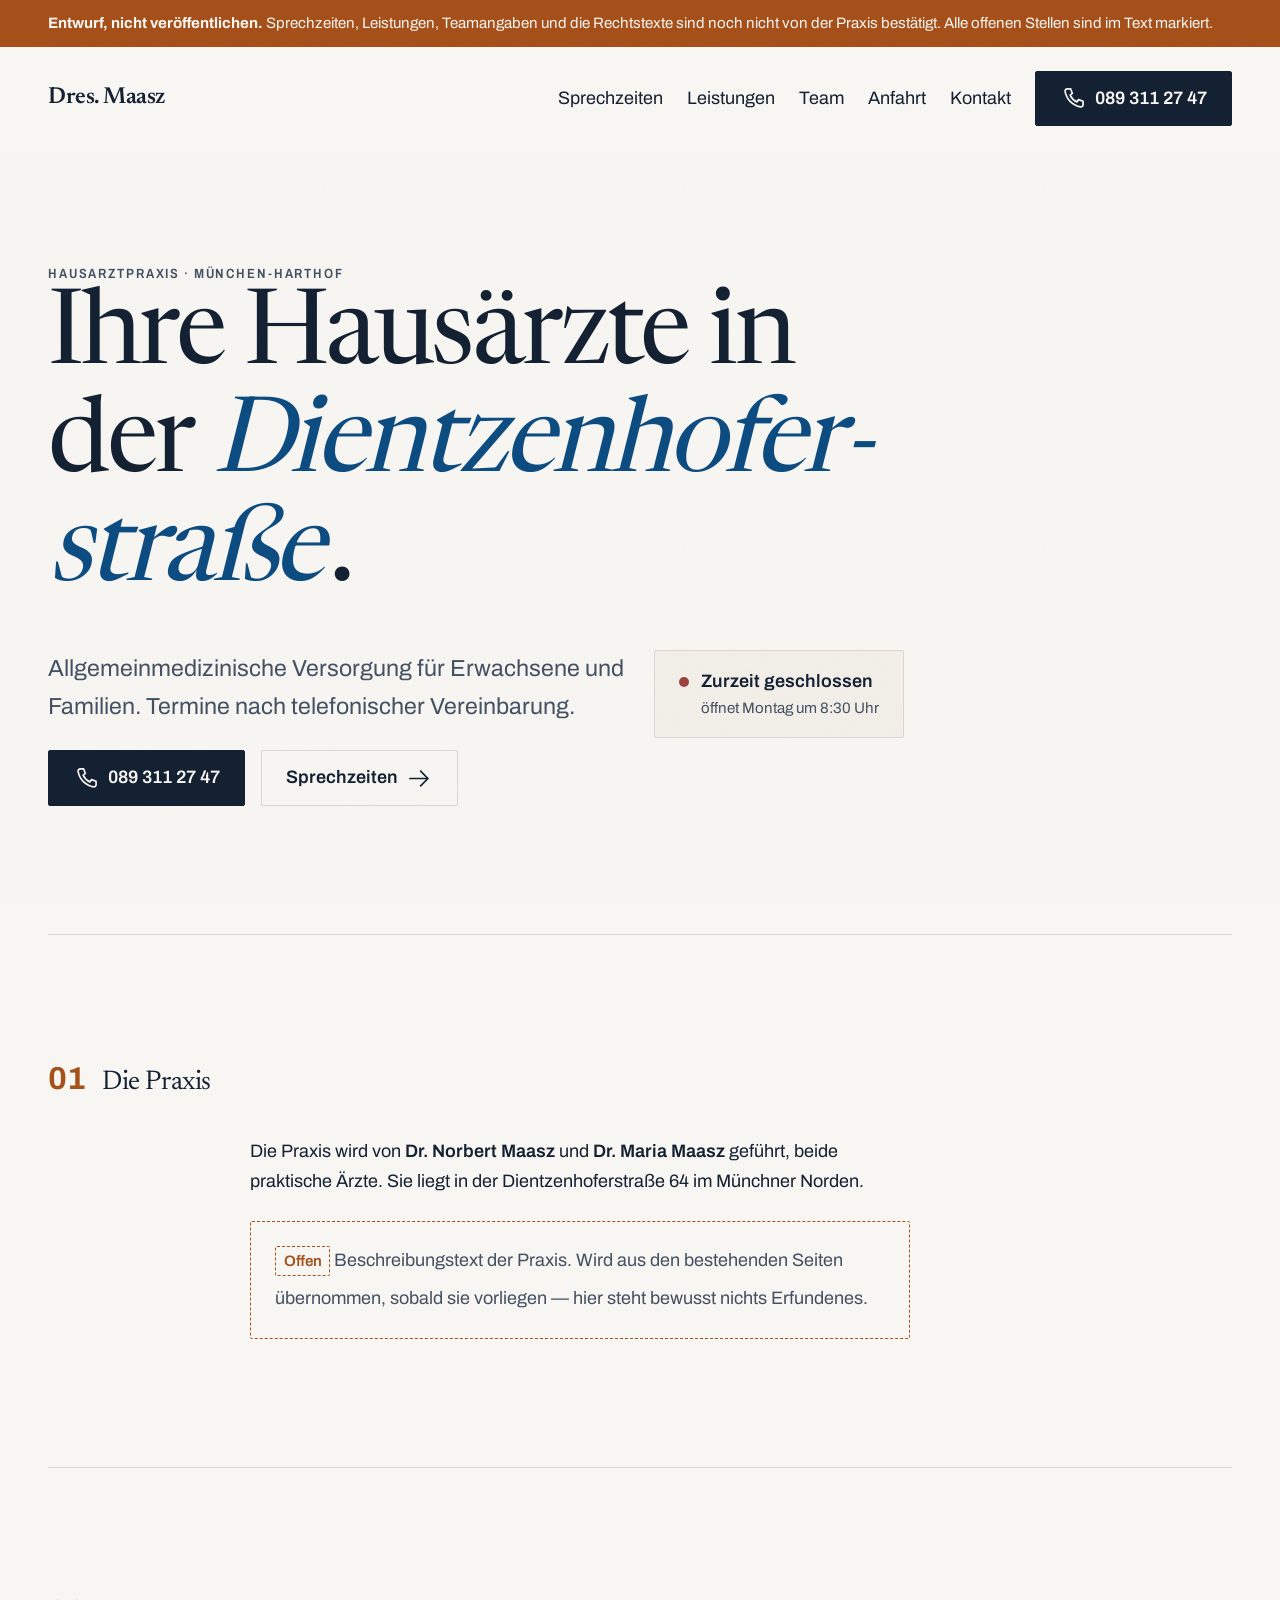
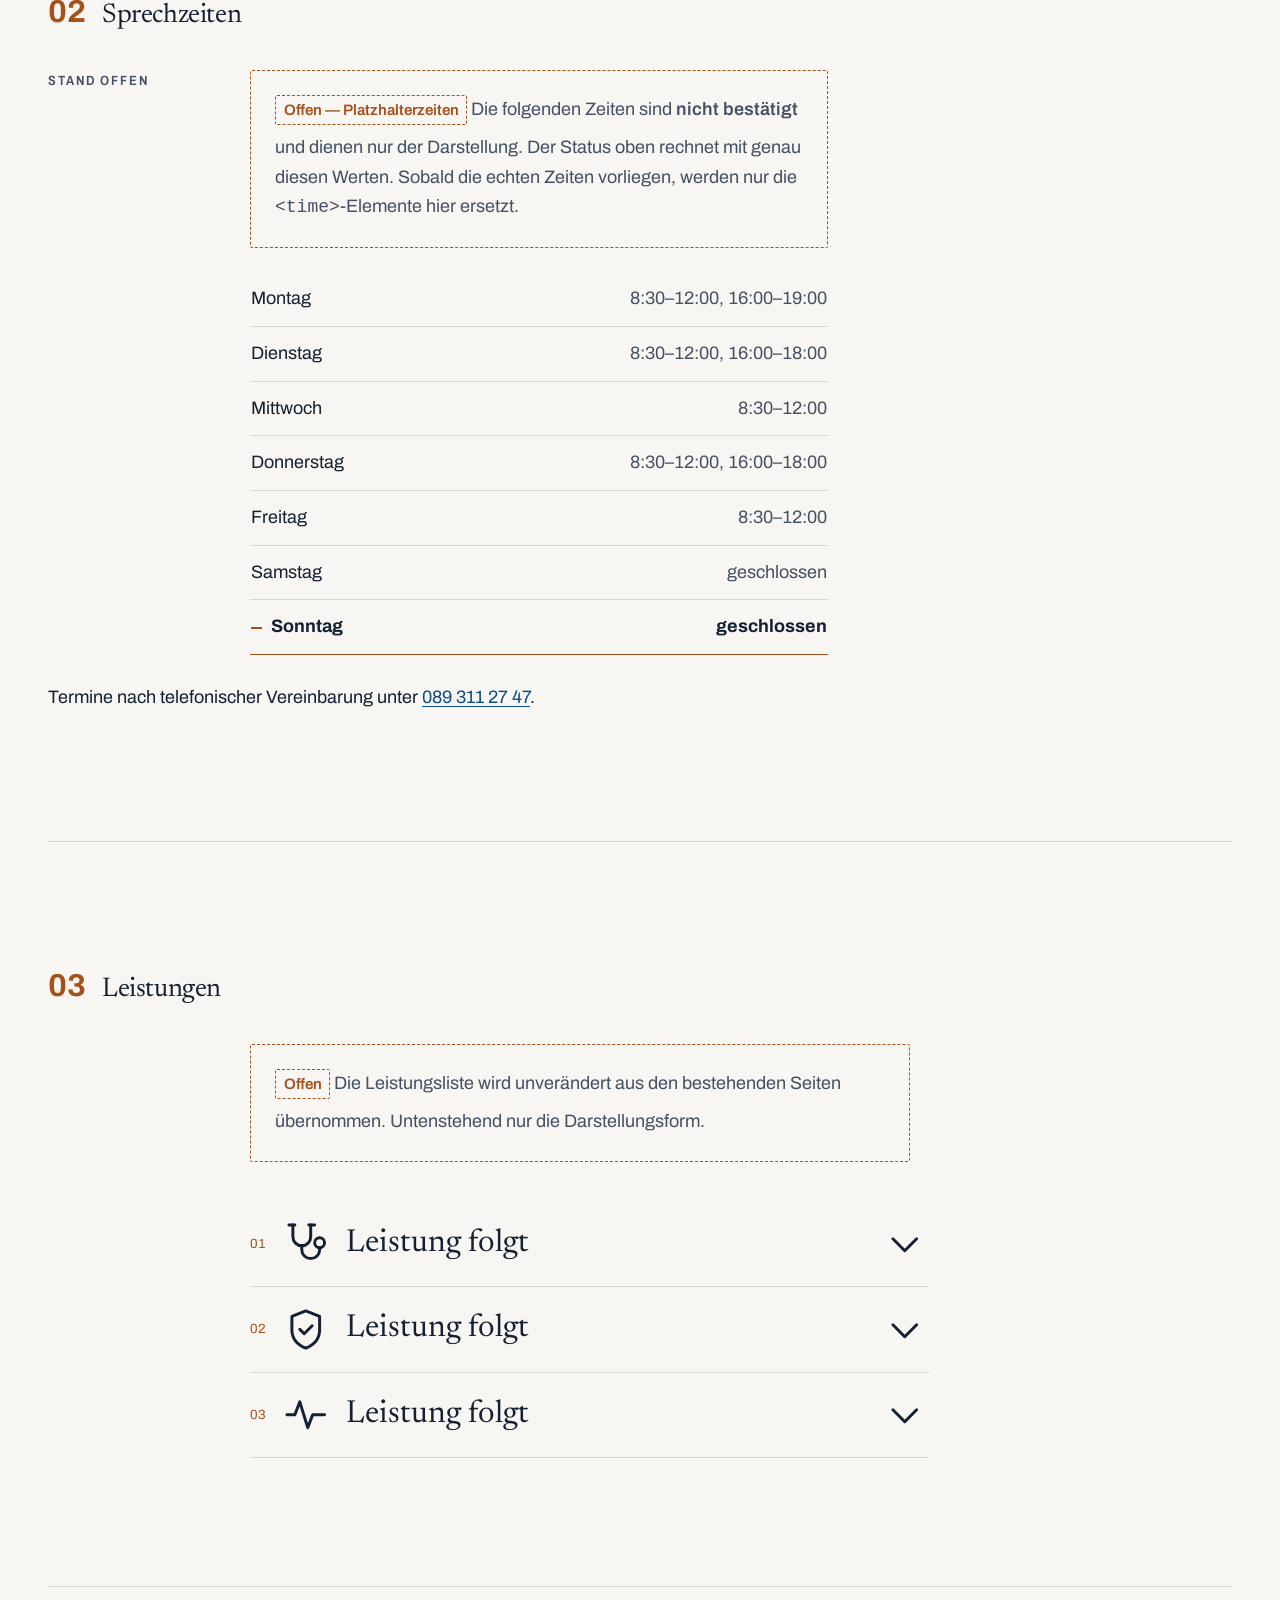
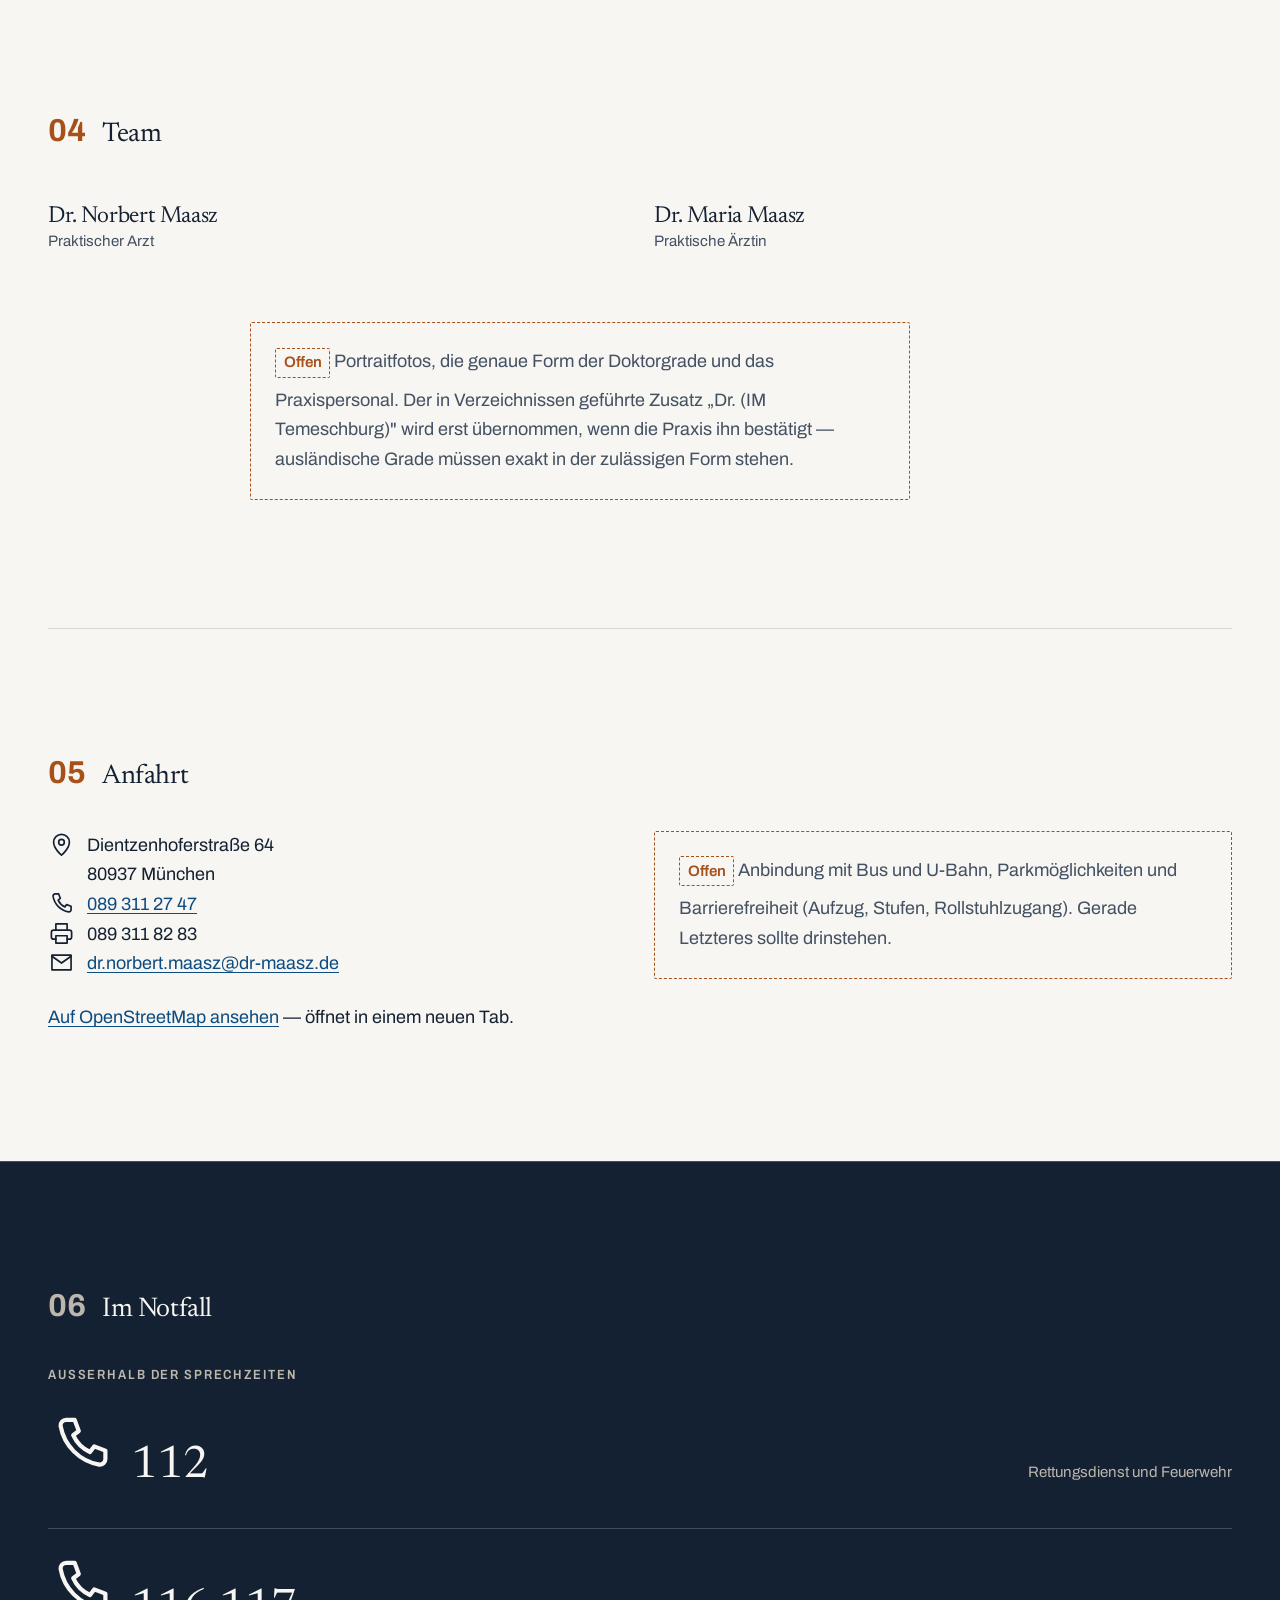
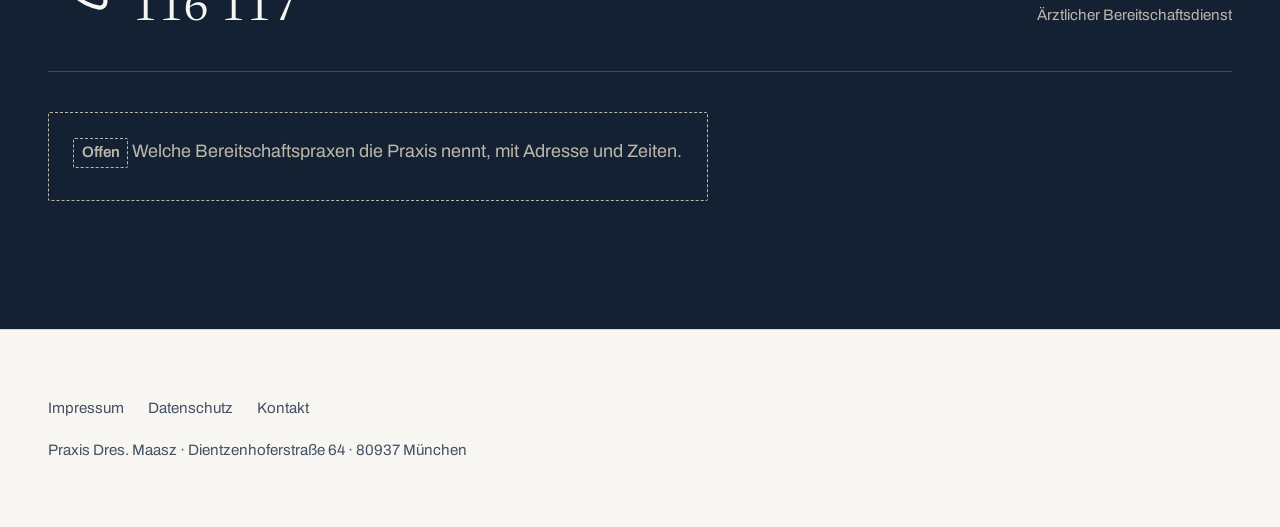
==== index.html @ 2ae5531a "Alle vier Seiten gebaut; Reveals auf sichtbar-als-Standard umgestellt Startseite, Formular, Impressu" ====
<!doctype html>
<html lang="de">
<head>
<meta charset="utf-8">
<meta name="viewport" content="width=device-width, initial-scale=1">
<title>Praxis Dres. Maasz — Hausarztpraxis in München-Harthof</title>
<meta name="description" content="Hausärztliche Praxis von Dr. Norbert Maasz und Dr. Maria Maasz in der Dientzenhoferstraße 64, München. Telefon 089 311 27 47.">
<meta name="robots" content="noindex, nofollow">
<link rel="icon" href="assets/icons/favicon.svg" type="image/svg+xml">
<link rel="preload" href="assets/fonts/newsreader-var.woff2" as="font" type="font/woff2" crossorigin>
<link rel="stylesheet" href="assets/css/tokens.css">
<link rel="stylesheet" href="assets/css/site.css">
<script src="assets/js/site.js" defer></script>

<meta property="og:type" content="website">
<meta property="og:locale" content="de_DE">
<meta property="og:title" content="Praxis Dres. Maasz — Hausarztpraxis in München-Harthof">
<meta property="og:description" content="Hausärztliche Praxis in der Dientzenhoferstraße 64, München.">

<!-- Strukturierte Daten bewusst ohne openingHours: falsche Zeiten in
     Suchergebnissen wären schlimmer als gar keine. Ergänzen, sobald die
     Sprechzeiten bestätigt sind. -->
<script type="application/ld+json">
{
  "@context": "https://schema.org",
  "@type": "MedicalClinic",
  "name": "Praxis Dres. Maasz",
  "medicalSpecialty": "PrimaryCare",
  "address": {
    "@type": "PostalAddress",
    "streetAddress": "Dientzenhoferstraße 64",
    "postalCode": "80937",
    "addressLocality": "München",
    "addressCountry": "DE"
  },
  "telephone": "+49-89-3112747",
  "faxNumber": "+49-89-3118283",
  "email": "dr.norbert.maasz@dr-maasz.de"
}
</script>
</head>
<body>

<a class="skip-link" href="#main">Zum Inhalt springen</a>
<div class="grain" aria-hidden="true"></div>

<!-- icons:start -->
<svg xmlns="http://www.w3.org/2000/svg" style="display:none">

  <symbol id="i-phone" viewBox="0 0 24 24">
    <path d="M6.5 3.5h3L11 7.5 9 9a12 12 0 0 0 6 6l1.5-2 4 1.5v3a2 2 0 0 1-2.2 2A17 17 0 0 1 4.5 5.7 2 2 0 0 1 6.5 3.5Z"/>
  </symbol>

  <symbol id="i-fax" viewBox="0 0 24 24">
    <path d="M7 9V3.5h10V9"/>
    <path d="M7 17H5a2 2 0 0 1-2-2v-4a2 2 0 0 1 2-2h14a2 2 0 0 1 2 2v4a2 2 0 0 1-2 2h-2"/>
    <path d="M7 14h10v6.5H7z"/>
  </symbol>

  <symbol id="i-mail" viewBox="0 0 24 24">
    <path d="M3.5 5.5h17v13h-17z"/>
    <path d="m3.5 6.5 8.5 6 8.5-6"/>
  </symbol>

  <symbol id="i-pin" viewBox="0 0 24 24">
    <path d="M12 21.5s7-5.8 7-11.5a7 7 0 1 0-14 0c0 5.7 7 11.5 7 11.5Z"/>
    <circle cx="12" cy="10" r="2.5"/>
  </symbol>

  <symbol id="i-clock" viewBox="0 0 24 24">
    <circle cx="12" cy="12" r="8.5"/>
    <path d="M12 6.5V12l3.5 2"/>
  </symbol>

  <symbol id="i-tram" viewBox="0 0 24 24">
    <path d="M6.5 3.5h11a2 2 0 0 1 2 2v9a2 2 0 0 1-2 2h-11a2 2 0 0 1-2-2v-9a2 2 0 0 1 2-2Z"/>
    <path d="M4.5 9.5h15M12 3.5v-2M8 20.5l1.5-4M16 20.5l-1.5-4"/>
    <path d="M9 13h.01M15 13h.01"/>
  </symbol>

  <symbol id="i-stethoscope" viewBox="0 0 24 24">
    <path d="M5.5 2.5v6a4.5 4.5 0 0 0 9 0v-6"/>
    <path d="M3.5 2.5h3M13.5 2.5h3"/>
    <path d="M10 13v2a4.5 4.5 0 0 0 9 0v-1"/>
    <circle cx="19" cy="11.5" r="2.5"/>
  </symbol>

  <symbol id="i-pulse" viewBox="0 0 24 24">
    <path d="M2.5 12h4l2.5-6.5 4 13L15.5 12h6"/>
  </symbol>

  <symbol id="i-shield" viewBox="0 0 24 24">
    <path d="m12 2.5 7 2.8V12c0 4.6-3 7.7-7 9.3-4-1.6-7-4.7-7-9.3V5.3l7-2.8Z"/>
    <path d="m9 11.8 2.2 2.2L15.2 10"/>
  </symbol>

  <symbol id="i-document" viewBox="0 0 24 24">
    <path d="M6 2.5h7l5 5v14H6z"/>
    <path d="M13 2.5v5h5"/>
    <path d="M9 13h6M9 16.5h6"/>
  </symbol>

  <symbol id="i-syringe" viewBox="0 0 24 24">
    <path d="m14.5 3.5 6 6M17.5 6.5 9 15l-3.5.5.5-3.5 8.5-8.5"/>
    <path d="m5.5 15.5-3 3M12 7l3 3M9.5 9.5l3 3"/>
  </symbol>

  <symbol id="i-chevron" viewBox="0 0 24 24">
    <path d="m6 9.5 6 6 6-6"/>
  </symbol>

  <symbol id="i-arrow" viewBox="0 0 24 24">
    <path d="M3.5 12h16M13 5.5l6.5 6.5-6.5 6.5"/>
  </symbol>

</svg>
<!-- icons:end -->

<div class="draft">
  <div class="shell draft__inner">
    <strong>Entwurf, nicht veröffentlichen.</strong> Sprechzeiten, Leistungen,
    Teamangaben und die Rechtstexte sind noch nicht von der Praxis bestätigt.
    Alle offenen Stellen sind im Text markiert.
  </div>
</div>

<header class="header">
  <div class="shell header__inner">
    <a class="header__mark" href="index.html">Dres.&nbsp;Maasz</a>
    <nav class="header__nav" aria-label="Hauptnavigation">
      <a class="link" href="#sprechzeiten">Sprechzeiten</a>
      <a class="link" href="#leistungen">Leistungen</a>
      <a class="link" href="#team">Team</a>
      <a class="link" href="#anfahrt">Anfahrt</a>
      <a class="link" href="formular.html">Kontakt</a>
      <a class="btn" href="tel:+49893112747">
        <svg class="icon" aria-hidden="true"><use href="#i-phone"></use></svg>089 311 27 47</a>
    </nav>
  </div>
</header>

<main id="main">
<div class="shell">

  <section class="hero">
    <p class="label reveal">Hausarztpraxis · München-Harthof</p>
    <h1 class="hero__title reveal">Ihre Hausärzte in der <em>Dientzenhofer&shy;straße</em>.</h1>
    <div class="grid" style="margin-top:var(--space-l)">
      <div class="col-half reveal">
        <p class="lead">Allgemeinmedizinische Versorgung für Erwachsene und Familien.
          Termine nach telefonischer Vereinbarung.</p>
        <p style="display:flex;gap:var(--space-s);flex-wrap:wrap;margin-top:var(--space-m)">
          <a class="btn" href="tel:+49893112747">
            <svg class="icon" aria-hidden="true"><use href="#i-phone"></use></svg>089 311 27 47</a>
          <a class="btn btn--ghost" href="#sprechzeiten">Sprechzeiten
            <svg class="icon" aria-hidden="true"><use href="#i-arrow"></use></svg></a>
        </p>
      </div>
      <div class="col-half reveal">
        <p class="status" data-status data-state="closed">
          <span class="status__dot" aria-hidden="true"></span>
          <span>
            <span class="status__label" data-status-label>Sprechzeiten</span>
            <span class="status__detail" data-status-detail>siehe unten</span>
          </span>
        </p>
      </div>
    </div>
  </section>

  <section class="section" id="praxis">
    <div class="chapter"><span class="chapter__num">01</span><h2>Die Praxis</h2></div>
    <div class="grid">
      <div class="col-text prose reveal">
        <p>Die Praxis wird von <strong>Dr. Norbert Maasz</strong> und
        <strong>Dr. Maria Maasz</strong> geführt, beide praktische Ärzte.
        Sie liegt in der Dientzenhoferstraße 64 im Münchner Norden.</p>
        <p class="todo-block" style="margin-top:var(--space-m)">
          <span class="todo">Offen</span>
          Beschreibungstext der Praxis. Wird aus den bestehenden Seiten
          übernommen, sobald sie vorliegen — hier steht bewusst nichts
          Erfundenes.
        </p>
      </div>
    </div>
  </section>

  <section class="section" id="sprechzeiten">
    <div class="chapter"><span class="chapter__num">02</span><h2>Sprechzeiten</h2></div>
    <div class="grid">
      <div class="col-aside">
        <p class="label">Stand offen</p>
      </div>
      <div class="col-half reveal">
        <p class="todo-block">
          <span class="todo">Offen — Platzhalterzeiten</span>
          Die folgenden Zeiten sind <strong>nicht bestätigt</strong> und dienen
          nur der Darstellung. Der Status oben rechnet mit genau diesen Werten.
          Sobald die echten Zeiten vorliegen, werden nur die
          <code>&lt;time&gt;</code>-Elemente hier ersetzt.
        </p>
        <table class="hours" data-hours style="margin-top:var(--space-m)">
          <caption class="visually-hidden">Sprechzeiten (Platzhalter, unbestätigt)</caption>
          <tbody>
            <tr data-day="1"><th scope="row">Montag</th><td><time datetime="08:30">8:30</time>–<time datetime="12:00">12:00</time>, <time datetime="16:00">16:00</time>–<time datetime="19:00">19:00</time></td></tr>
            <tr data-day="2"><th scope="row">Dienstag</th><td><time datetime="08:30">8:30</time>–<time datetime="12:00">12:00</time>, <time datetime="16:00">16:00</time>–<time datetime="18:00">18:00</time></td></tr>
            <tr data-day="3"><th scope="row">Mittwoch</th><td><time datetime="08:30">8:30</time>–<time datetime="12:00">12:00</time></td></tr>
            <tr data-day="4"><th scope="row">Donnerstag</th><td><time datetime="08:30">8:30</time>–<time datetime="12:00">12:00</time>, <time datetime="16:00">16:00</time>–<time datetime="18:00">18:00</time></td></tr>
            <tr data-day="5"><th scope="row">Freitag</th><td><time datetime="08:30">8:30</time>–<time datetime="12:00">12:00</time></td></tr>
            <tr data-day="6"><th scope="row">Samstag</th><td>geschlossen</td></tr>
            <tr data-day="0"><th scope="row">Sonntag</th><td>geschlossen</td></tr>
          </tbody>
        </table>
      </div>
      <div class="col-half reveal">
        <p class="prose">Termine nach telefonischer Vereinbarung unter
          <a href="tel:+49893112747">089 311 27 47</a>.</p>
      </div>
    </div>
  </section>

  <section class="section" id="leistungen">
    <div class="chapter"><span class="chapter__num">03</span><h2>Leistungen</h2></div>
    <div class="grid">
      <div class="col-text">
        <p class="todo-block reveal" style="margin-bottom:var(--space-l)">
          <span class="todo">Offen</span>
          Die Leistungsliste wird unverändert aus den bestehenden Seiten
          übernommen. Untenstehend nur die Darstellungsform.
        </p>
        <details class="service">
          <summary class="service__summary">
            <span class="service__num">01</span>
            <svg class="icon" aria-hidden="true"><use href="#i-stethoscope"></use></svg>
            Leistung folgt
            <svg class="icon service__chevron" aria-hidden="true"><use href="#i-chevron"></use></svg>
          </summary>
          <div class="service__body"><p>Beschreibung folgt aus den Praxisunterlagen.</p></div>
        </details>
        <details class="service">
          <summary class="service__summary">
            <span class="service__num">02</span>
            <svg class="icon" aria-hidden="true"><use href="#i-shield"></use></svg>
            Leistung folgt
            <svg class="icon service__chevron" aria-hidden="true"><use href="#i-chevron"></use></svg>
          </summary>
          <div class="service__body"><p>Beschreibung folgt aus den Praxisunterlagen.</p></div>
        </details>
        <details class="service">
          <summary class="service__summary">
            <span class="service__num">03</span>
            <svg class="icon" aria-hidden="true"><use href="#i-pulse"></use></svg>
            Leistung folgt
            <svg class="icon service__chevron" aria-hidden="true"><use href="#i-chevron"></use></svg>
          </summary>
          <div class="service__body"><p>Beschreibung folgt aus den Praxisunterlagen.</p></div>
        </details>
      </div>
    </div>
  </section>

  <section class="section" id="team">
    <div class="chapter"><span class="chapter__num">04</span><h2>Team</h2></div>
    <div class="grid">
      <div class="col-half reveal">
        <article class="person">
          <h3 class="person__name">Dr. Norbert Maasz</h3>
          <p class="person__role">Praktischer Arzt</p>
        </article>
      </div>
      <div class="col-half reveal">
        <article class="person">
          <h3 class="person__name">Dr. Maria Maasz</h3>
          <p class="person__role">Praktische Ärztin</p>
        </article>
      </div>
      <div class="col-text" style="margin-top:var(--space-l)">
        <p class="todo-block">
          <span class="todo">Offen</span>
          Portraitfotos, die genaue Form der Doktorgrade und das
          Praxispersonal. Der in Verzeichnissen geführte Zusatz
          „Dr. (IM Temeschburg)" wird erst übernommen, wenn die Praxis ihn
          bestätigt — ausländische Grade müssen exakt in der zulässigen Form
          stehen.
        </p>
      </div>
    </div>
  </section>

  <section class="section" id="anfahrt">
    <div class="chapter"><span class="chapter__num">05</span><h2>Anfahrt</h2></div>
    <div class="grid">
      <div class="col-half reveal">
        <address class="prose" style="font-style:normal">
          <p style="display:flex;gap:var(--space-xs)">
            <svg class="icon" aria-hidden="true"><use href="#i-pin"></use></svg>
            <span>Dientzenhoferstraße 64<br>80937 München</span>
          </p>
          <p style="display:flex;gap:var(--space-xs)">
            <svg class="icon" aria-hidden="true"><use href="#i-phone"></use></svg>
            <a href="tel:+49893112747">089 311 27 47</a>
          </p>
          <p style="display:flex;gap:var(--space-xs)">
            <svg class="icon" aria-hidden="true"><use href="#i-fax"></use></svg>
            <span>089 311 82 83</span>
          </p>
          <p style="display:flex;gap:var(--space-xs)">
            <svg class="icon" aria-hidden="true"><use href="#i-mail"></use></svg>
            <a href="mailto:dr.norbert.maasz@dr-maasz.de">dr.norbert.maasz@dr-maasz.de</a>
          </p>
        </address>
        <p class="prose" style="margin-top:var(--space-m)">
          <!-- Bewusst nur ein Verweis: eine eingebettete Karte würde beim
               Seitenaufruf ungefragt Daten an Dritte senden. -->
          <a href="https://www.openstreetmap.org/search?query=Dientzenhoferstra%C3%9Fe%2064%2C%2080937%20M%C3%BCnchen"
             target="_blank" rel="noopener noreferrer">Auf OpenStreetMap ansehen</a>
          — öffnet in einem neuen Tab.
        </p>
      </div>
      <div class="col-half reveal">
        <p class="todo-block">
          <span class="todo">Offen</span>
          Anbindung mit Bus und U-Bahn, Parkmöglichkeiten und Barrierefreiheit
          (Aufzug, Stufen, Rollstuhlzugang). Gerade Letzteres sollte drinstehen.
        </p>
      </div>
    </div>
  </section>

</div>
</main>

<section class="section emergency">
  <div class="shell">
    <div class="chapter"><span class="chapter__num" style="color:var(--alert-fg-soft)">06</span><h2>Im Notfall</h2></div>
    <p class="label">Außerhalb der Sprechzeiten</p>
    <a class="emergency__number" href="tel:112">
      <svg class="icon" aria-hidden="true"><use href="#i-phone"></use></svg>112<span>Rettungsdienst und Feuerwehr</span></a>
    <a class="emergency__number" href="tel:116117">
      <svg class="icon" aria-hidden="true"><use href="#i-phone"></use></svg>116 117<span>Ärztlicher Bereitschaftsdienst</span></a>
    <p class="todo-block" style="margin-top:var(--space-l);color:var(--alert-fg-soft);border-color:var(--alert-fg-soft)">
      <span class="todo" style="color:var(--alert-fg-soft);border-color:var(--alert-fg-soft)">Offen</span>
      Welche Bereitschaftspraxen die Praxis nennt, mit Adresse und Zeiten.
    </p>
  </div>
</section>

<footer class="footer">
  <div class="shell">
    <nav aria-label="Rechtliches" style="display:flex;gap:var(--space-m);flex-wrap:wrap;margin-bottom:var(--space-s)">
      <a class="link" href="impressum.html">Impressum</a>
      <a class="link" href="datenschutz.html">Datenschutz</a>
      <a class="link" href="formular.html">Kontakt</a>
    </nav>
    <p>Praxis Dres. Maasz · Dientzenhoferstraße 64 · 80937 München</p>
  </div>
</footer>

<div class="callbar">
  <a class="btn" href="tel:+49893112747">
    <svg class="icon" aria-hidden="true"><use href="#i-phone"></use></svg>Praxis anrufen</a>
</div>

</body>
</html>
---- assets/css/tokens.css ----
/* ==========================================================================
   Designtokens — „Editorial Medical"
   Farbwerte in OKLCH. Geprueft mit tools/palette-check.py gegen WCAG 2.2 AA.
   ========================================================================== */

/* --- Schriften, lokal. Keine Verbindung zu Dritten. --------------------- */

@font-face {
  font-family: "Newsreader";
  src: url("../fonts/newsreader-var.woff2") format("woff2");
  font-weight: 400 700;
  font-style: normal;
  font-display: swap;
}

@font-face {
  font-family: "Archivo";
  src: url("../fonts/archivo-var.woff2") format("woff2");
  font-weight: 400 700;
  font-stretch: 75% 100%;
  font-style: normal;
  font-display: swap;
}

:root {
  /* --- Farbe: Light ---------------------------------------------------- */
  --paper: oklch(0.974 0.006 85);
  --paper-2: oklch(0.954 0.009 80);
  --ink: oklch(0.245 0.038 255);
  --ink-soft: oklch(0.43 0.035 255);
  --brand: oklch(0.409 0.107 250);
  --accent: oklch(0.53 0.13 48);
  --line: oklch(0.88 0.01 85);

  /* Dunkle Signalflaeche (Notfallblock, Skip-Link).
     Bewusst ein eigenes Paar: --ink kippt im Dark Mode ins Helle, --alert-bg
     bleibt dunkel. Sonst stuende heller Text auf heller Flaeche. */
  --alert-bg: oklch(0.245 0.038 255);
  --alert-fg: oklch(0.974 0.006 85);
  --alert-fg-soft: oklch(0.78 0.015 85);

  /* Statusfarben. Gruen/Rot sind nie der alleinige Traeger einer
     Information — es steht immer Text daneben. */
  --status-open: oklch(0.52 0.12 150);
  --status-closed: oklch(0.5 0.12 25);

  /* --- Typografie ------------------------------------------------------ */
  --font-display: "Newsreader", ui-serif, Georgia, "Times New Roman", serif;
  --font-text: "Archivo", ui-sans-serif, system-ui, -apple-system, "Segoe UI",
    sans-serif;

  /* Basis 18 px, nicht kleiner — die Praxis behandelt viele aeltere Menschen. */
  --text-xs: 0.833rem;
  --text-sm: 0.944rem;
  --text-base: 1.125rem;
  --text-md: clamp(1.25rem, 0.35vw + 1.18rem, 1.45rem);
  --text-lg: clamp(1.5rem, 0.8vw + 1.34rem, 2rem);
  --text-xl: clamp(1.9rem, 1.6vw + 1.58rem, 2.8rem);
  --text-2xl: clamp(2.4rem, 3vw + 1.8rem, 4rem);
  --text-3xl: clamp(2.9rem, 5.5vw + 1.8rem, 5.5rem);
  --text-hero: clamp(2.75rem, 9vw, 6.5rem);

  --leading-tight: 1.04;
  --leading-snug: 1.2;
  --leading-normal: 1.65;
  --measure: 66ch;
  --measure-narrow: 48ch;

  /* --- Abstand: 8-px-Skala --------------------------------------------- */
  --space-3xs: 0.25rem;
  --space-2xs: 0.5rem;
  --space-xs: 0.75rem;
  --space-s: 1rem;
  --space-m: 1.5rem;
  --space-l: 2.5rem;
  --space-xl: 4rem;
  --space-2xl: 6rem;
  --space-3xl: clamp(5rem, 10vw, 9rem);

  /* --- Raster ----------------------------------------------------------- */
  --grid-max: 78rem;
  --gutter: clamp(1.25rem, 4vw, 3rem);
  --grid-gap: clamp(1rem, 2.2vw, 2rem);

  /* --- Bewegung --------------------------------------------------------- */
  --ease-out: cubic-bezier(0.22, 1, 0.36, 1);
  --ease-in-out: cubic-bezier(0.65, 0, 0.35, 1);
  --dur-fast: 160ms;
  --dur: 320ms;
  --dur-slow: 700ms;

  /* --- Kornstruktur ------------------------------------------------------ */

  /* Feines Rauschen als Papieranmutung, inline erzeugt — kein Bild, kein
     zusaetzlicher Request, wenige hundert Byte. */
  --grain-src: url("data:image/svg+xml,%3Csvg xmlns='http://www.w3.org/2000/svg' width='180' height='180'%3E%3Cfilter id='g'%3E%3CfeTurbulence type='fractalNoise' baseFrequency='0.82' numOctaves='3' stitchTiles='stitch'/%3E%3C/filter%3E%3Crect width='180' height='180' filter='url(%23g)'/%3E%3C/svg%3E");

  /* --- Sonstiges -------------------------------------------------------- */
  --focus-ring: 2px;
  --tap-min: 44px;
  --radius: 2px; /* bewusst fast eckig — kein rounded-2xl */
  color-scheme: light dark;
}

@media (prefers-color-scheme: dark) {
  :root {
    --paper: oklch(0.19 0.012 80);
    --paper-2: oklch(0.24 0.014 78);
    --ink: oklch(0.93 0.01 85);
    --ink-soft: oklch(0.76 0.015 85);
    --brand: oklch(0.73 0.09 250);
    --accent: oklch(0.76 0.12 60);
    --line: oklch(0.33 0.014 80);

    /* Im Dark Mode ein angehobenes Tiefblau statt einer grellen Flaeche. */
    --alert-bg: oklch(0.285 0.05 258);
    --alert-fg: oklch(0.96 0.008 85);
    --alert-fg-soft: oklch(0.8 0.015 85);

    --status-open: oklch(0.78 0.15 150);
    --status-closed: oklch(0.72 0.14 25);
  }
}
---- assets/css/site.css ----
/* ==========================================================================
   Basis, Raster, Zugaenglichkeit
   ========================================================================== */

*,
*::before,
*::after {
  box-sizing: border-box;
}

* {
  margin: 0;
}

html {
  -webkit-text-size-adjust: 100%;
  scroll-behavior: smooth;
  /* Anker landen unter dem Header statt darunter zu verschwinden. */
  scroll-padding-top: 6rem;
}

body {
  background: var(--paper);
  color: var(--ink);
  font-family: var(--font-text);
  font-size: var(--text-base);
  line-height: var(--leading-normal);
  font-synthesis-weight: none;
  text-rendering: optimizeLegibility;
  -webkit-font-smoothing: antialiased;
  overflow-x: hidden;
}

img,
picture,
svg {
  display: block;
  max-width: 100%;
  height: auto;
}

/* --- Satz ---------------------------------------------------------------- */

h1,
h2,
h3,
h4 {
  font-family: var(--font-display);
  font-optical-sizing: auto;
  font-weight: 400;
  line-height: var(--leading-tight);
  letter-spacing: -0.015em;
  text-wrap: balance;
}

p,
li {
  text-wrap: pretty;
}

p {
  max-width: var(--measure);
}

a {
  color: inherit;
}

strong {
  font-weight: 600;
}

/* Marginalie / Kapitel-Label: die Breitenachse von Archivo statt
   einer dritten Schrift. */
.label {
  font-family: var(--font-text);
  font-size: var(--text-xs);
  font-stretch: 85%;
  font-weight: 600;
  letter-spacing: 0.14em;
  text-transform: uppercase;
  color: var(--ink-soft);
}

.lead {
  font-size: var(--text-md);
  color: var(--ink-soft);
  max-width: var(--measure-narrow);
}

/* --- Raster -------------------------------------------------------------- */

.shell {
  width: min(100% - var(--gutter) * 2, var(--grid-max));
  margin-inline: auto;
}

.grid {
  display: grid;
  grid-template-columns: repeat(12, minmax(0, 1fr));
  gap: var(--grid-gap);
}

/* Auf schmalen Geraeten faellt alles auf eine Spalte zurueck. Die
   Spaltenklassen greifen erst ab 48rem — mobile first, nicht nachtraeglich
   zurechtgebogen. */
.grid > * {
  grid-column: 1 / -1;
}

@media (min-width: 48rem) {
  .col-text {
    grid-column: 3 / 10;
  }
  .col-wide {
    grid-column: 2 / 12;
  }
  .col-half {
    grid-column: span 6;
  }
  .col-aside {
    grid-column: 1 / 3;
  }
  /* Bricht bewusst aus dem Raster nach rechts heraus. */
  .col-bleed-right {
    grid-column: 7 / -1;
    margin-right: calc(var(--gutter) * -1);
  }
}

.section {
  padding-block: var(--space-3xl);
  border-top: 1px solid var(--line);
}

/* --- Kapitelziffer ------------------------------------------------------- */

.chapter {
  display: flex;
  align-items: baseline;
  gap: var(--space-s);
  margin-bottom: var(--space-l);
}

.chapter__num {
  font-family: var(--font-text);
  font-size: var(--text-lg);
  font-stretch: 112%;
  font-weight: 700;
  font-variant-numeric: tabular-nums;
  color: var(--accent);
  line-height: 1;
}

/* --- Zugaenglichkeit ----------------------------------------------------- */

.skip-link {
  position: absolute;
  left: var(--space-s);
  top: var(--space-s);
  z-index: 100;
  padding: var(--space-xs) var(--space-s);
  background: var(--alert-bg);
  color: var(--alert-fg);
  font-weight: 600;
  text-decoration: none;
  transform: translateY(-200%);
  transition: transform var(--dur-fast) var(--ease-out);
}

.skip-link:focus-visible {
  transform: translateY(0);
}

:focus-visible {
  outline: var(--focus-ring) solid var(--accent);
  outline-offset: 3px;
  border-radius: 1px;
}

.visually-hidden {
  position: absolute;
  width: 1px;
  height: 1px;
  padding: 0;
  overflow: hidden;
  clip-path: inset(50%);
  white-space: nowrap;
  border: 0;
}

/* --- Kornstruktur -------------------------------------------------------- */

/* Feines Rauschen als Papieranmutung. Liegt ueber allem, faengt aber keine
   Klicks ab und wird beim Drucken weggelassen. */
.grain {
  position: fixed;
  inset: 0;
  z-index: 1;
  pointer-events: none;
  opacity: 0.032;
  mix-blend-mode: multiply;
  background-image: var(--grain-src);
  background-size: 180px 180px;
}

@media (prefers-color-scheme: dark) {
  .grain {
    mix-blend-mode: screen;
    opacity: 0.05;
  }
}

/* ==========================================================================
   Bausteine
   ========================================================================== */

/* --- Kopf ---------------------------------------------------------------- */

.header {
  position: sticky;
  top: 0;
  z-index: 20;
  background: color-mix(in oklab, var(--paper) 88%, transparent);
  backdrop-filter: blur(8px);
  border-bottom: 1px solid transparent;
  transition: border-color var(--dur) var(--ease-out);
}

.header__inner {
  display: flex;
  align-items: center;
  justify-content: space-between;
  gap: var(--space-m);
  padding-block: var(--header-pad, var(--space-m));
  transition: padding-block var(--dur) var(--ease-out);
}

.header__mark {
  font-family: var(--font-display);
  font-size: var(--text-md);
  font-weight: 600;
  letter-spacing: -0.02em;
  text-decoration: none;
  white-space: nowrap;
}

.header__nav {
  display: none;
  gap: var(--space-m);
  align-items: center;
}

@media (min-width: 56rem) {
  .header__nav {
    display: flex;
  }
}

/* Der Kopf wird beim Scrollen kompakter und bekommt eine Haarlinie. */
@supports (animation-timeline: scroll()) {
  @media (prefers-reduced-motion: no-preference) {
    .header {
      animation: header-compact linear both;
      animation-timeline: scroll(root block);
      animation-range: 0 140px;
    }
  }
}

@keyframes header-compact {
  from {
    --header-pad: var(--space-m);
    border-bottom-color: transparent;
  }
  to {
    --header-pad: var(--space-2xs);
    border-bottom-color: var(--line);
  }
}

/* --- Verweise mit wachsender Unterstreichung ------------------------------ */

.link {
  position: relative;
  text-decoration: none;
  padding-block: 2px;
}

.link::after {
  content: "";
  position: absolute;
  left: 0;
  right: 0;
  bottom: 0;
  height: 1px;
  background: currentColor;
  transform: scaleX(var(--link-scale, 0));
  transform-origin: left;
  transition: transform var(--dur) var(--ease-out);
}

.link:hover,
.link:focus-visible {
  --link-scale: 1;
}

.link[aria-current="page"] {
  --link-scale: 1;
  color: var(--brand);
}

/* Im Fliesstext ist der Verweis immer unterstrichen — Farbe allein
   reicht als Unterscheidung nicht. */
.prose a {
  color: var(--brand);
  text-decoration: underline;
  text-underline-offset: 0.18em;
  text-decoration-thickness: 1px;
}

.prose a:hover {
  text-decoration-thickness: 2px;
}

/* --- Schaltflaechen ------------------------------------------------------- */

.btn {
  display: inline-flex;
  align-items: center;
  justify-content: center;
  gap: var(--space-2xs);
  min-height: var(--tap-min);
  padding: var(--space-xs) var(--space-m);
  border: 1px solid var(--ink);
  border-radius: var(--radius);
  background: var(--ink);
  color: var(--paper);
  font: inherit;
  font-weight: 600;
  text-decoration: none;
  cursor: pointer;
  transition: transform var(--dur-fast) var(--ease-out),
    background-color var(--dur-fast) var(--ease-out);
}

.btn:hover {
  background: var(--brand);
  border-color: var(--brand);
}

.btn:active {
  transform: translateY(1px);
}

.btn--ghost {
  background: transparent;
  color: var(--ink);
  border-color: var(--line);
}

.btn--ghost:hover {
  background: transparent;
  border-color: var(--ink);
  color: var(--ink);
}

/* --- Symbole -------------------------------------------------------------- */

.icon {
  width: 1.5em;
  height: 1.5em;
  flex: none;
  fill: none;
  stroke: currentColor;
  stroke-width: 1.5;
  stroke-linecap: round;
  stroke-linejoin: round;
}

/* --- Aufmacher ------------------------------------------------------------ */

.hero {
  padding-block: clamp(3rem, 9vw, 7rem) var(--space-3xl);
}

.hero__title {
  font-size: var(--text-hero);
  letter-spacing: -0.03em;
  max-width: 14ch;
}

.hero__title em {
  font-style: italic;
  color: var(--brand);
  /* Die Kursive hat rechts wenig Fleisch — sonst klebt das naechste Wort. */
  margin-right: 0.08em;
}

/* --- Praxisstatus --------------------------------------------------------- */

.status {
  display: inline-flex;
  align-items: flex-start;
  gap: var(--space-xs);
  padding: var(--space-s) var(--space-m);
  border: 1px solid var(--line);
  border-radius: var(--radius);
  background: var(--paper-2);
}

.status__dot {
  position: relative;
  width: 10px;
  height: 10px;
  margin-top: 0.55em;
  border-radius: 50%;
  background: var(--status-closed);
  flex: none;
}

.status[data-state="open"] .status__dot {
  background: var(--status-open);
}

/* Der Puls laeuft nur, wenn die Praxis wirklich offen ist. */
.status[data-state="open"] .status__dot::after {
  content: "";
  position: absolute;
  inset: 0;
  border-radius: 50%;
  background: inherit;
  animation: pulse 2.4s var(--ease-out) infinite;
}

@keyframes pulse {
  from {
    transform: scale(1);
    opacity: 0.7;
  }
  to {
    transform: scale(3.2);
    opacity: 0;
  }
}

.status__label {
  font-weight: 600;
}

.status__detail {
  display: block;
  font-size: var(--text-sm);
  color: var(--ink-soft);
}

/* --- Sprechzeiten --------------------------------------------------------- */

.hours {
  width: 100%;
  border-collapse: collapse;
  font-variant-numeric: tabular-nums;
}

.hours th {
  text-align: left;
  font-weight: 400;
  padding-block: var(--space-xs);
}

.hours td {
  text-align: right;
  padding-block: var(--space-xs);
  padding-left: var(--space-s);
  color: var(--ink-soft);
}

.hours tr {
  border-bottom: 1px solid var(--line);
}

/* Der heutige Tag — Ockerlinie plus fetterer Schnitt, damit die Markierung
   nicht allein an der Farbe haengt. */
.hours tr[data-today] {
  border-bottom-color: var(--accent);
}

.hours tr[data-today] th,
.hours tr[data-today] td {
  font-weight: 700;
  color: var(--ink);
}

.hours tr[data-today] th::before {
  content: "";
  display: inline-block;
  width: 0.6em;
  height: 2px;
  margin-right: 0.5em;
  vertical-align: middle;
  background: var(--accent);
}

/* --- Leistungen ----------------------------------------------------------- */

.service {
  border-bottom: 1px solid var(--line);
}

.service__summary {
  display: flex;
  align-items: center;
  gap: var(--space-s);
  min-height: var(--tap-min);
  padding-block: var(--space-s);
  cursor: pointer;
  list-style: none;
  font-family: var(--font-display);
  font-size: var(--text-lg);
}

.service__summary::-webkit-details-marker {
  display: none;
}

.service__num {
  font-family: var(--font-text);
  font-size: var(--text-xs);
  font-variant-numeric: tabular-nums;
  color: var(--accent);
  flex: none;
}

.service__chevron {
  margin-left: auto;
  transition: transform var(--dur) var(--ease-out);
}

.service[open] .service__chevron {
  transform: rotate(180deg);
}

.service__body {
  padding-bottom: var(--space-m);
  color: var(--ink-soft);
}

/* Sanftes Aufklappen, wo der Browser es kann — sonst springt es einfach auf. */
@supports (interpolate-size: allow-keywords) {
  :root {
    interpolate-size: allow-keywords;
  }

  @media (prefers-reduced-motion: no-preference) {
    .service::details-content {
      block-size: 0;
      overflow: hidden;
      transition: block-size var(--dur) var(--ease-out),
        content-visibility var(--dur) allow-discrete;
    }

    .service[open]::details-content {
      block-size: auto;
    }
  }
}

/* --- Team ----------------------------------------------------------------- */

.person__photo {
  width: 100%;
  aspect-ratio: 4 / 5;
  object-fit: cover;
  border-radius: var(--radius);
  /* Einheitlicher Farblook ueber alle Portraets hinweg. */
  filter: grayscale(1) contrast(1.05);
  transition: filter var(--dur-slow) var(--ease-out);
}

.person:hover .person__photo,
.person:focus-within .person__photo {
  filter: grayscale(0) contrast(1);
}

.person__name {
  font-size: var(--text-md);
  margin-top: var(--space-s);
}

.person__role {
  font-size: var(--text-sm);
  color: var(--ink-soft);
}

/* --- Notfall -------------------------------------------------------------- */

.emergency {
  background: var(--alert-bg);
  color: var(--alert-fg);
  /* Im Dark Mode liegen Flaeche und Seitengrund dicht beieinander — die
     Linie macht die Kante trotzdem eindeutig. */
  border-top: 1px solid color-mix(in oklab, var(--alert-fg) 22%, transparent);
}

.emergency .label,
.emergency .status__detail {
  color: var(--alert-fg-soft);
}

.emergency__number {
  display: flex;
  align-items: baseline;
  gap: var(--space-s);
  padding-block: var(--space-m);
  border-bottom: 1px solid color-mix(in oklab, var(--alert-fg) 20%, transparent);
  font-family: var(--font-display);
  font-size: var(--text-xl);
  text-decoration: none;
  min-height: var(--tap-min);
  /* Eine Notrufnummer darf nie umbrechen. */
  white-space: nowrap;
}

.emergency__number span {
  font-family: var(--font-text);
  font-size: var(--text-sm);
  color: var(--alert-fg-soft);
  margin-left: auto;
  text-align: right;
  white-space: normal;
}

/* Auf schmalen Geraeten rutscht die Erlaeuterung unter die Nummer, statt
   sie zu quetschen. */
@media (max-width: 26rem) {
  .emergency__number {
    flex-wrap: wrap;
    row-gap: var(--space-3xs);
  }

  .emergency__number span {
    flex-basis: 100%;
    margin-left: 0;
    text-align: left;
  }
}

/* --- Formular ------------------------------------------------------------- */

.field {
  display: grid;
  gap: var(--space-2xs);
  margin-bottom: var(--space-m);
}

.field label {
  font-weight: 600;
}

.field input,
.field textarea,
.field select {
  min-height: var(--tap-min);
  padding: var(--space-xs) var(--space-s);
  border: 1px solid var(--ink-soft);
  border-radius: var(--radius);
  background: var(--paper);
  color: var(--ink);
  font: inherit;
}

.field textarea {
  min-height: 9rem;
  resize: vertical;
}

.field__hint {
  font-size: var(--text-sm);
  color: var(--ink-soft);
}

.consent {
  display: grid;
  grid-template-columns: auto 1fr;
  gap: var(--space-s);
  align-items: start;
  padding: var(--space-m);
  border: 1px solid var(--line);
  border-radius: var(--radius);
  background: var(--paper-2);
  margin-bottom: var(--space-m);
}

.consent input[type="checkbox"] {
  width: 1.4rem;
  height: 1.4rem;
  margin-top: 0.2em;
  accent-color: var(--brand);
}

.consent label {
  font-size: var(--text-sm);
  line-height: 1.55;
}

/* --- Fussleiste „Anrufen" (nur mobil) ------------------------------------- */

.callbar {
  position: fixed;
  left: 0;
  right: 0;
  bottom: 0;
  z-index: 30;
  display: flex;
  padding: var(--space-2xs) var(--space-2xs)
    calc(var(--space-2xs) + env(safe-area-inset-bottom));
  background: color-mix(in oklab, var(--paper) 92%, transparent);
  backdrop-filter: blur(8px);
  border-top: 1px solid var(--line);
}

.callbar .btn {
  flex: 1;
}

body {
  /* Platz, damit die Leiste nichts verdeckt. */
  padding-bottom: calc(var(--tap-min) + var(--space-m));
}

@media (min-width: 56rem) {
  .callbar {
    display: none;
  }
  body {
    padding-bottom: 0;
  }
}

/* --- Fuss ----------------------------------------------------------------- */

.footer {
  padding-block: var(--space-xl);
  border-top: 1px solid var(--line);
  font-size: var(--text-sm);
  color: var(--ink-soft);
}

/* ==========================================================================
   Bewegung
   ========================================================================== */

/* Gestaffeltes Einblenden.
 *
 * Sichtbar ist der Standard. Das Verstecken haengt an der Klasse .anim, die
 * das Skript nur setzt, wenn die Seite ueberhaupt eine Scrollstrecke hat —
 * ohne Scrollstrecke erreicht eine scroll-getriebene Animation ihr Ende nie
 * und der Inhalt bliebe dauerhaft unsichtbar (auf sehr hohen Bildschirmen
 * oder beim Erzeugen von Ganzseiten-Abbildungen real zu beobachten).
 * Ohne JavaScript bleibt darum ebenfalls alles sichtbar. */
@media (prefers-reduced-motion: no-preference) {
  @supports (animation-timeline: view()) {
    :root.anim .reveal {
      animation: reveal-in linear both;
      animation-timeline: view();
      /* Endet, sobald das Element vollstaendig eingetreten ist. Alles, was
         beim Laden schon im Bild steht, ist damit voll deckend — mit
         "cover 30%" blieb der Aufmacher bei 0,86 haengen. */
      animation-range: entry 10% entry 90%;
    }
  }

  /* Fallback: die Klasse setzt erst das JavaScript. */
  .reveal--js {
    opacity: 0;
    transform: translateY(1.25rem);
    transition: opacity var(--dur-slow) var(--ease-out),
      transform var(--dur-slow) var(--ease-out);
    transition-delay: var(--reveal-delay, 0ms);
  }

  .reveal--js.is-visible {
    opacity: 1;
    transform: none;
  }

  /* Linie, die sich zeichnet. */
  @supports (animation-timeline: view()) {
    :root.anim .rule-draw {
      transform-origin: left;
      animation: rule-draw linear both;
      animation-timeline: view();
      animation-range: entry 0% cover 25%;
    }
  }

  .parallax {
    will-change: transform;
  }

  @supports (animation-timeline: view()) {
    :root.anim .parallax {
      animation: parallax linear both;
      animation-timeline: view();
      animation-range: cover;
    }
  }
}

@keyframes reveal-in {
  from {
    opacity: 0;
    transform: translateY(1.25rem);
  }
  to {
    opacity: 1;
    transform: none;
  }
}

@keyframes rule-draw {
  from {
    transform: scaleX(0);
  }
  to {
    transform: scaleX(1);
  }
}

@keyframes parallax {
  from {
    transform: translateY(-1.5rem);
  }
  to {
    transform: translateY(1.5rem);
  }
}

/* Seitenwechsel */
@view-transition {
  navigation: auto;
}

@media (prefers-reduced-motion: reduce) {
  html {
    scroll-behavior: auto;
  }

  *,
  *::before,
  *::after {
    animation-duration: 0.01ms !important;
    animation-iteration-count: 1 !important;
    transition-duration: 0.01ms !important;
    scroll-behavior: auto !important;
  }

  @view-transition {
    navigation: none;
  }
}

/* ==========================================================================
   Druck
   ========================================================================== */

@media print {
  .grain,
  .callbar,
  .header__nav,
  .draft {
    display: none;
  }

  /* Im Druck wird nicht gescrollt — scroll-getriebene Animationen blieben
     sonst auf ihrem Anfangswert stehen und halbe Seiten waeren leer. */
  .reveal,
  .reveal--js,
  .rule-draw,
  .parallax {
    animation: none !important;
    opacity: 1 !important;
    transform: none !important;
  }

  /* Adressen und Zeiten sollen auf Papier auffindbar bleiben. */
  a[href^="tel:"]::after {
    content: " (" attr(href) ")";
    font-size: 0.85em;
  }

  body {
    background: #fff;
    color: #000;
    padding-bottom: 0;
  }

  .section {
    break-inside: avoid;
  }
}

/* ==========================================================================
   Entwurfshinweis
   ========================================================================== */

/* Sichtbare Markierung fuer noch nicht bestaetigte Inhalte. Vor dem
   Veroeffentlichen ersatzlos entfernen — samt aller .todo-Stellen. */
.draft {
  background: var(--accent);
  /* --paper kippt im Dark Mode mit ins Dunkle — heller Text auf hellem
     Ocker waere sonst unlesbar (2,15:1). */
  color: var(--paper);
  font-size: var(--text-sm);
  line-height: 1.5;
}

.draft__inner {
  padding-block: var(--space-xs);
}

.draft strong {
  font-weight: 700;
}

.todo {
  display: inline-block;
  padding: 0.1em 0.5em;
  border: 1px dashed var(--accent);
  border-radius: var(--radius);
  color: var(--accent);
  font-size: var(--text-sm);
  font-weight: 600;
}

.todo-block {
  padding: var(--space-m);
  border: 1px dashed var(--accent);
  border-radius: var(--radius);
  color: var(--ink-soft);
}

.todo-block > :first-child {
  margin-bottom: var(--space-2xs);
}
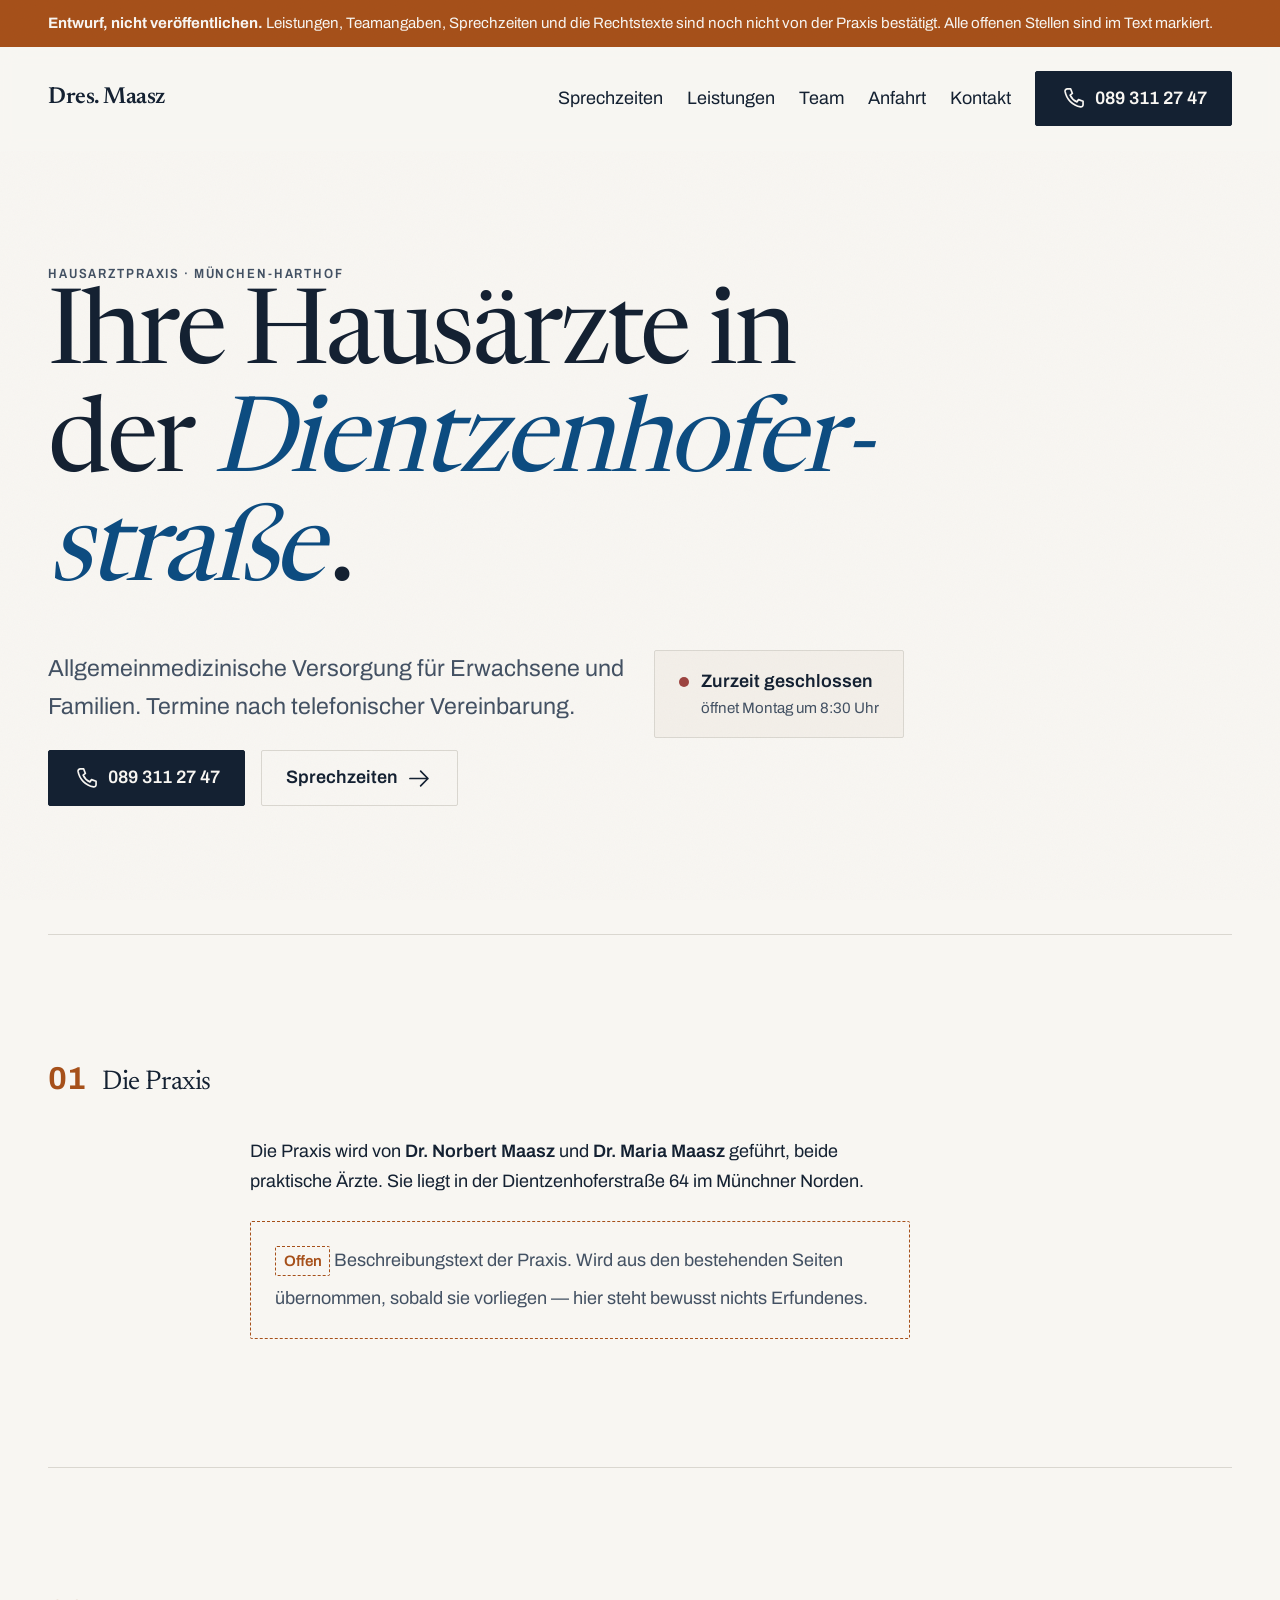
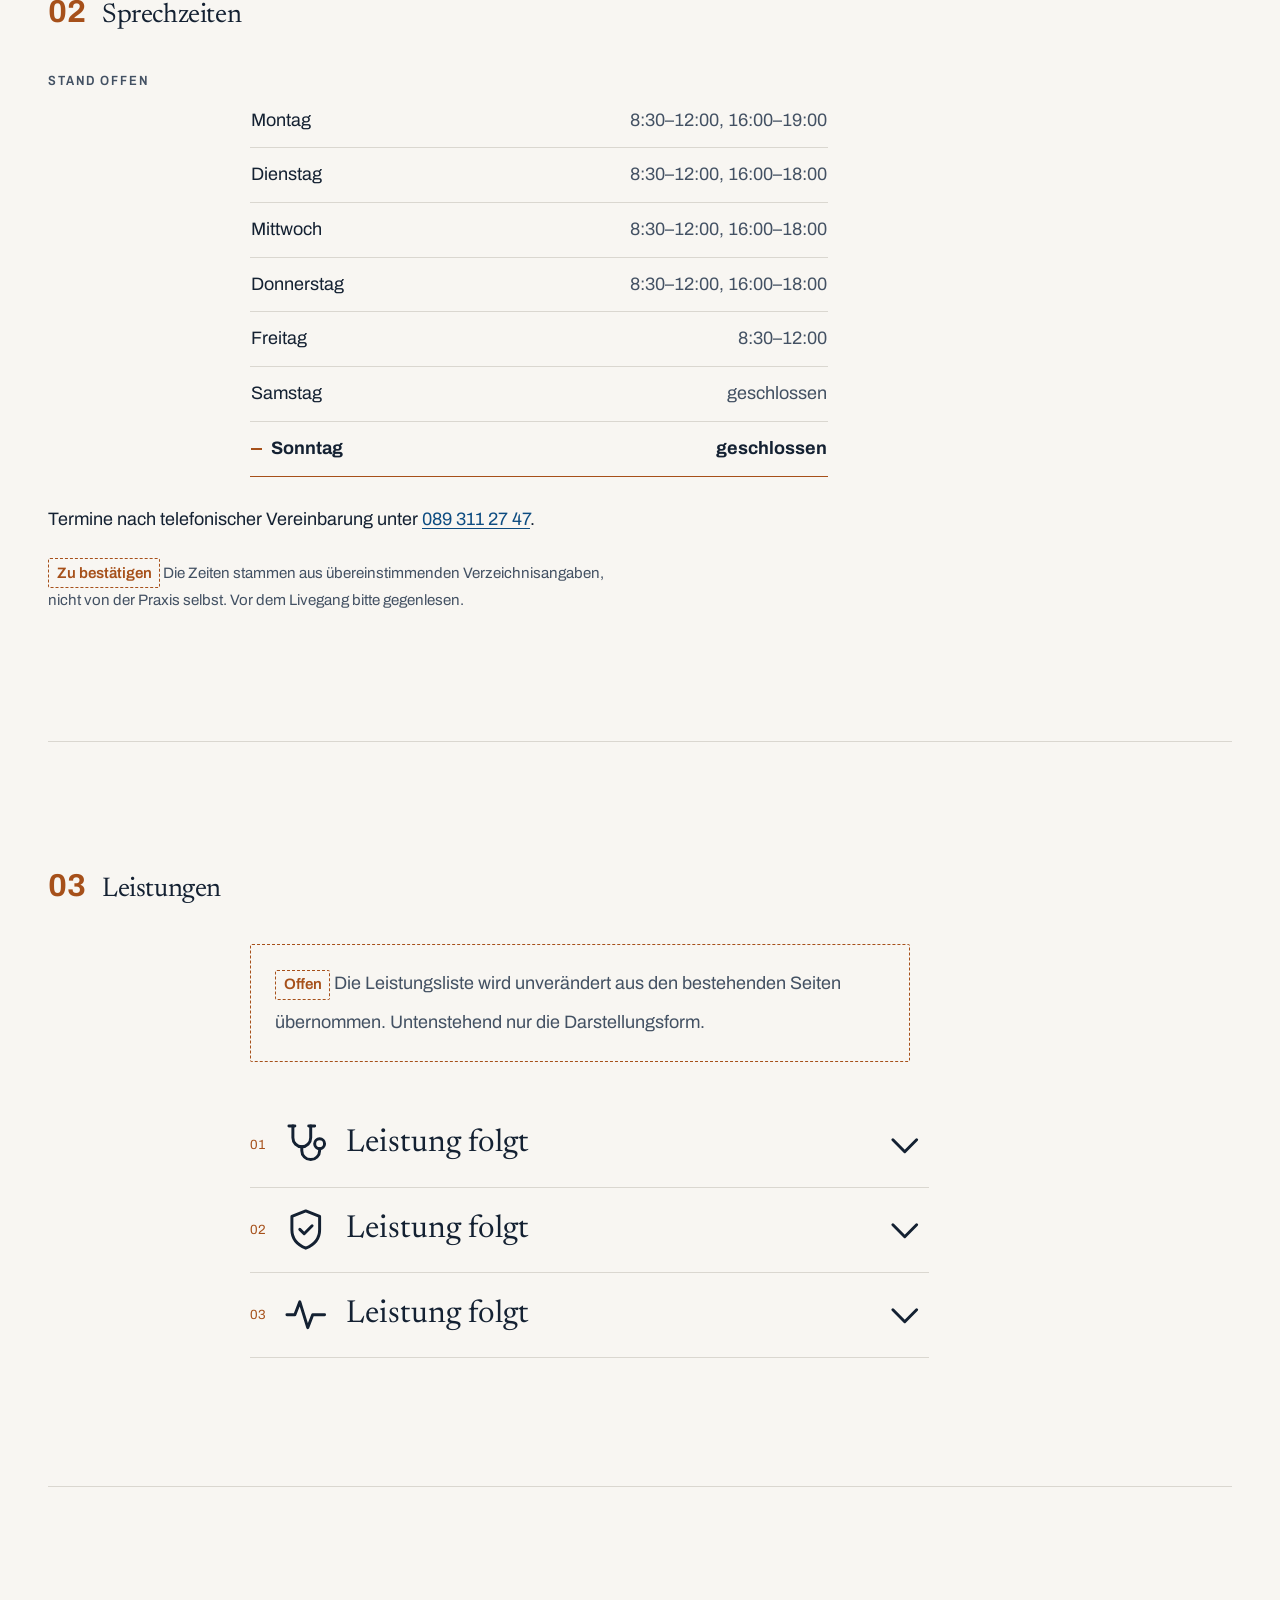
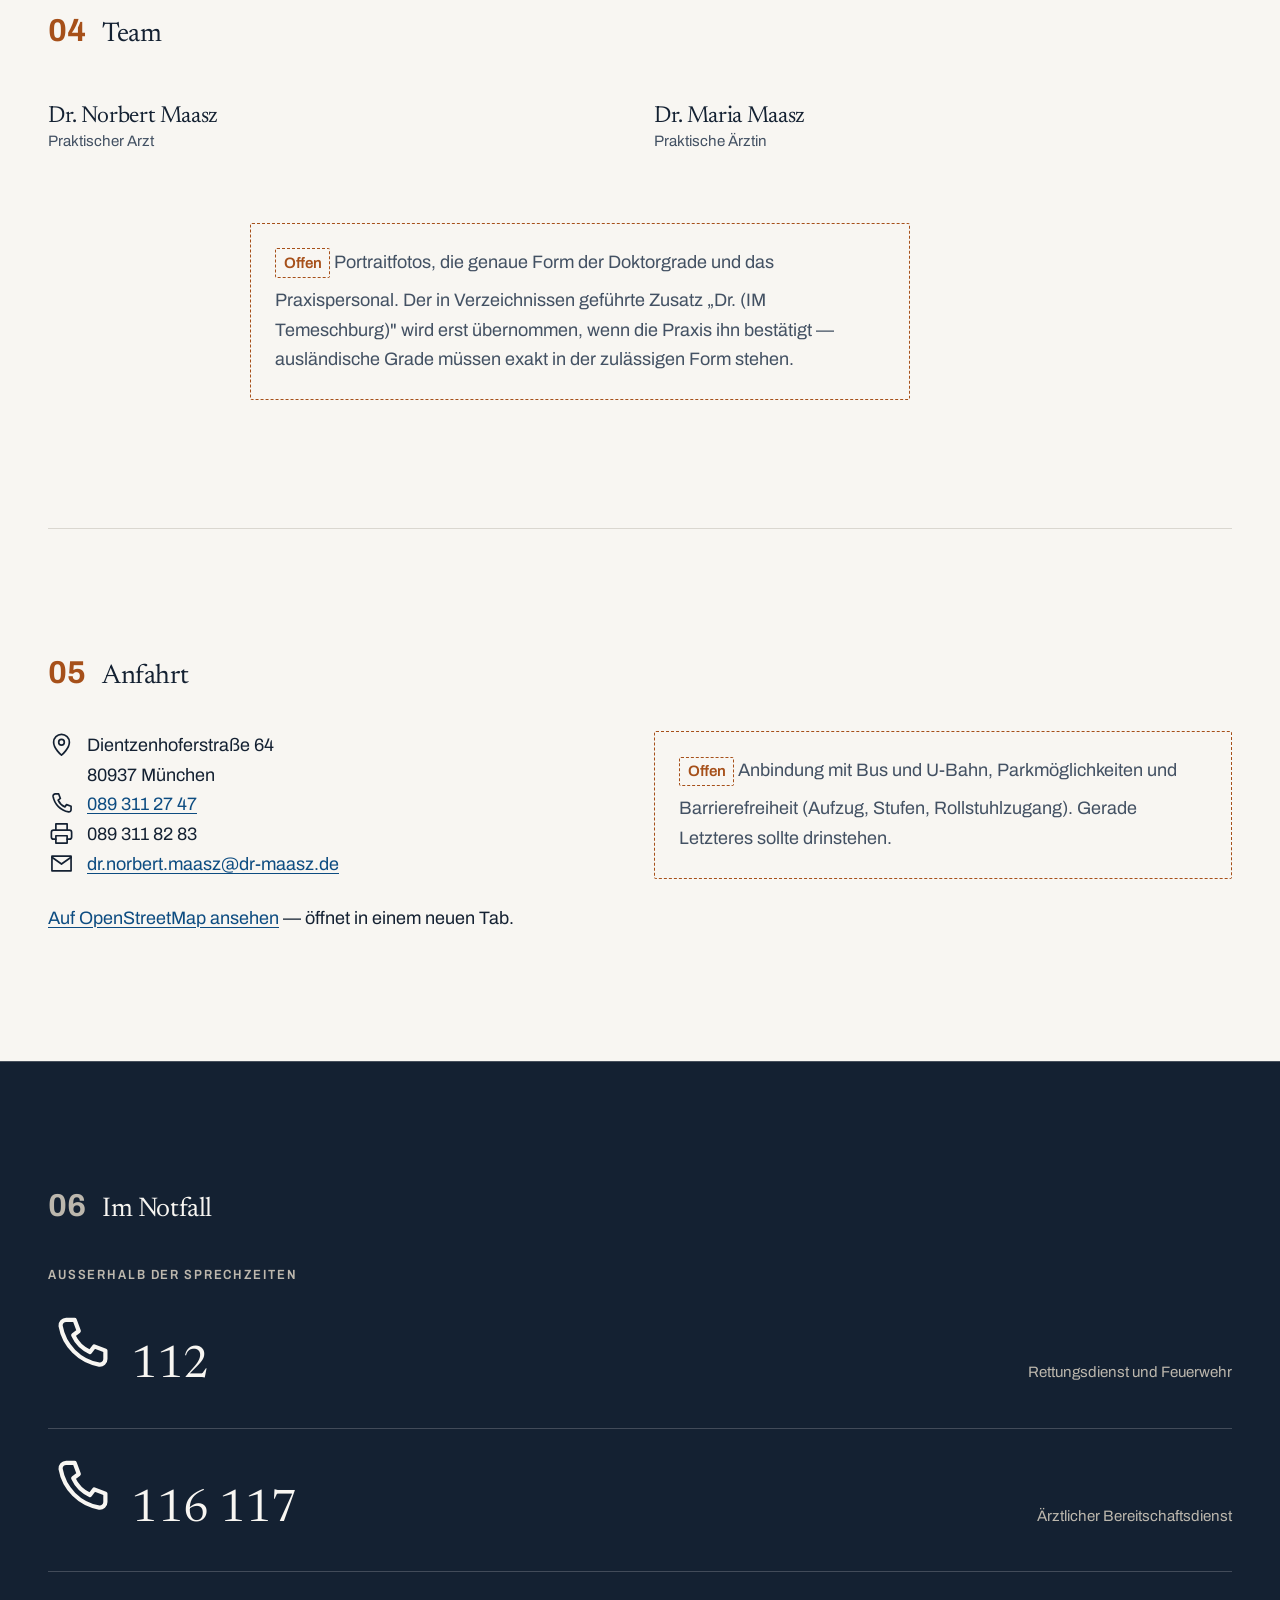
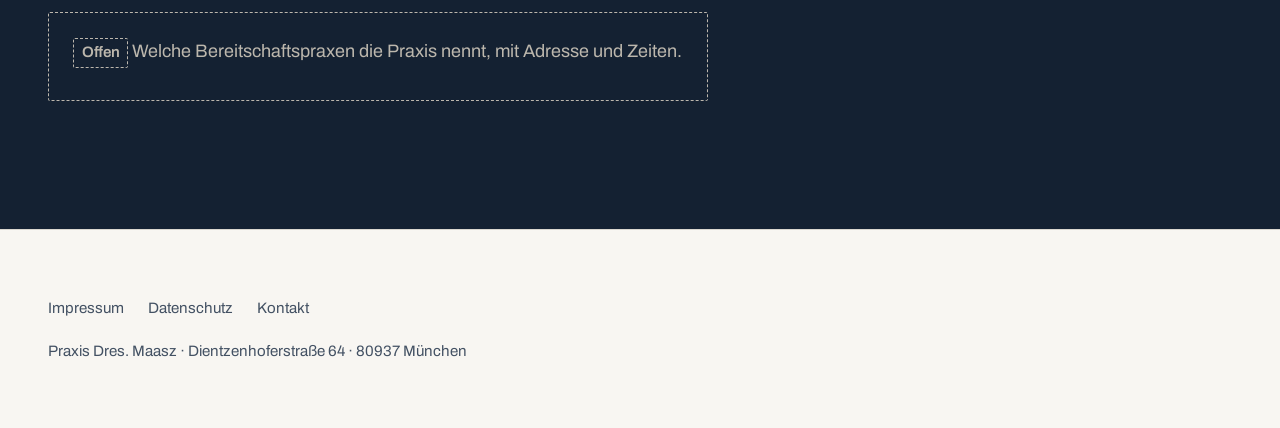
==== commit b2b8278f: "Sprechzeiten eingesetzt und in die strukturierten Daten übernommen Die Live-Seite bleibt aus dieser " ====
--- a/index.html
+++ b/index.html
@@ -17,9 +17,9 @@
 <meta property="og:title" content="Praxis Dres. Maasz — Hausarztpraxis in München-Harthof">
 <meta property="og:description" content="Hausärztliche Praxis in der Dientzenhoferstraße 64, München.">
 
-<!-- Strukturierte Daten bewusst ohne openingHours: falsche Zeiten in
-     Suchergebnissen wären schlimmer als gar keine. Ergänzen, sobald die
-     Sprechzeiten bestätigt sind. -->
+<!-- Die Zeiten hier und in der sichtbaren Tabelle muessen uebereinstimmen.
+     Sie stammen aus uebereinstimmenden Verzeichnisangaben und sind von der
+     Praxis noch zu bestaetigen — Suchmaschinen uebernehmen sie direkt. -->
 <script type="application/ld+json">
 {
   "@context": "https://schema.org",
@@ -35,7 +35,14 @@
   },
   "telephone": "+49-89-3112747",
   "faxNumber": "+49-89-3118283",
-  "email": "dr.norbert.maasz@dr-maasz.de"
+  "email": "dr.norbert.maasz@dr-maasz.de",
+  "openingHoursSpecification": [
+    { "@type": "OpeningHoursSpecification", "dayOfWeek": ["Monday"], "opens": "08:30", "closes": "12:00" },
+    { "@type": "OpeningHoursSpecification", "dayOfWeek": ["Monday"], "opens": "16:00", "closes": "19:00" },
+    { "@type": "OpeningHoursSpecification", "dayOfWeek": ["Tuesday", "Wednesday", "Thursday"], "opens": "08:30", "closes": "12:00" },
+    { "@type": "OpeningHoursSpecification", "dayOfWeek": ["Tuesday", "Wednesday", "Thursday"], "opens": "16:00", "closes": "18:00" },
+    { "@type": "OpeningHoursSpecification", "dayOfWeek": ["Friday"], "opens": "08:30", "closes": "12:00" }
+  ]
 }
 </script>
 </head>
@@ -118,8 +125,8 @@
 
 <div class="draft">
   <div class="shell draft__inner">
-    <strong>Entwurf, nicht veröffentlichen.</strong> Sprechzeiten, Leistungen,
-    Teamangaben und die Rechtstexte sind noch nicht von der Praxis bestätigt.
+    <strong>Entwurf, nicht veröffentlichen.</strong> Leistungen, Teamangaben, Sprechzeiten
+    und die Rechtstexte sind noch nicht von der Praxis bestätigt.
     Alle offenen Stellen sind im Text markiert.
   </div>
 </div>
@@ -192,19 +199,12 @@
         <p class="label">Stand offen</p>
       </div>
       <div class="col-half reveal">
-        <p class="todo-block">
-          <span class="todo">Offen — Platzhalterzeiten</span>
-          Die folgenden Zeiten sind <strong>nicht bestätigt</strong> und dienen
-          nur der Darstellung. Der Status oben rechnet mit genau diesen Werten.
-          Sobald die echten Zeiten vorliegen, werden nur die
-          <code>&lt;time&gt;</code>-Elemente hier ersetzt.
-        </p>
         <table class="hours" data-hours style="margin-top:var(--space-m)">
-          <caption class="visually-hidden">Sprechzeiten (Platzhalter, unbestätigt)</caption>
+          <caption class="visually-hidden">Sprechzeiten</caption>
           <tbody>
             <tr data-day="1"><th scope="row">Montag</th><td><time datetime="08:30">8:30</time>–<time datetime="12:00">12:00</time>, <time datetime="16:00">16:00</time>–<time datetime="19:00">19:00</time></td></tr>
             <tr data-day="2"><th scope="row">Dienstag</th><td><time datetime="08:30">8:30</time>–<time datetime="12:00">12:00</time>, <time datetime="16:00">16:00</time>–<time datetime="18:00">18:00</time></td></tr>
-            <tr data-day="3"><th scope="row">Mittwoch</th><td><time datetime="08:30">8:30</time>–<time datetime="12:00">12:00</time></td></tr>
+            <tr data-day="3"><th scope="row">Mittwoch</th><td><time datetime="08:30">8:30</time>–<time datetime="12:00">12:00</time>, <time datetime="16:00">16:00</time>–<time datetime="18:00">18:00</time></td></tr>
             <tr data-day="4"><th scope="row">Donnerstag</th><td><time datetime="08:30">8:30</time>–<time datetime="12:00">12:00</time>, <time datetime="16:00">16:00</time>–<time datetime="18:00">18:00</time></td></tr>
             <tr data-day="5"><th scope="row">Freitag</th><td><time datetime="08:30">8:30</time>–<time datetime="12:00">12:00</time></td></tr>
             <tr data-day="6"><th scope="row">Samstag</th><td>geschlossen</td></tr>
@@ -215,6 +215,11 @@
       <div class="col-half reveal">
         <p class="prose">Termine nach telefonischer Vereinbarung unter
           <a href="tel:+49893112747">089 311 27 47</a>.</p>
+        <p class="field__hint" style="margin-top:var(--space-m)">
+          <span class="todo">Zu bestätigen</span>
+          Die Zeiten stammen aus übereinstimmenden Verzeichnisangaben, nicht
+          von der Praxis selbst. Vor dem Livegang bitte gegenlesen.
+        </p>
       </div>
     </div>
   </section>
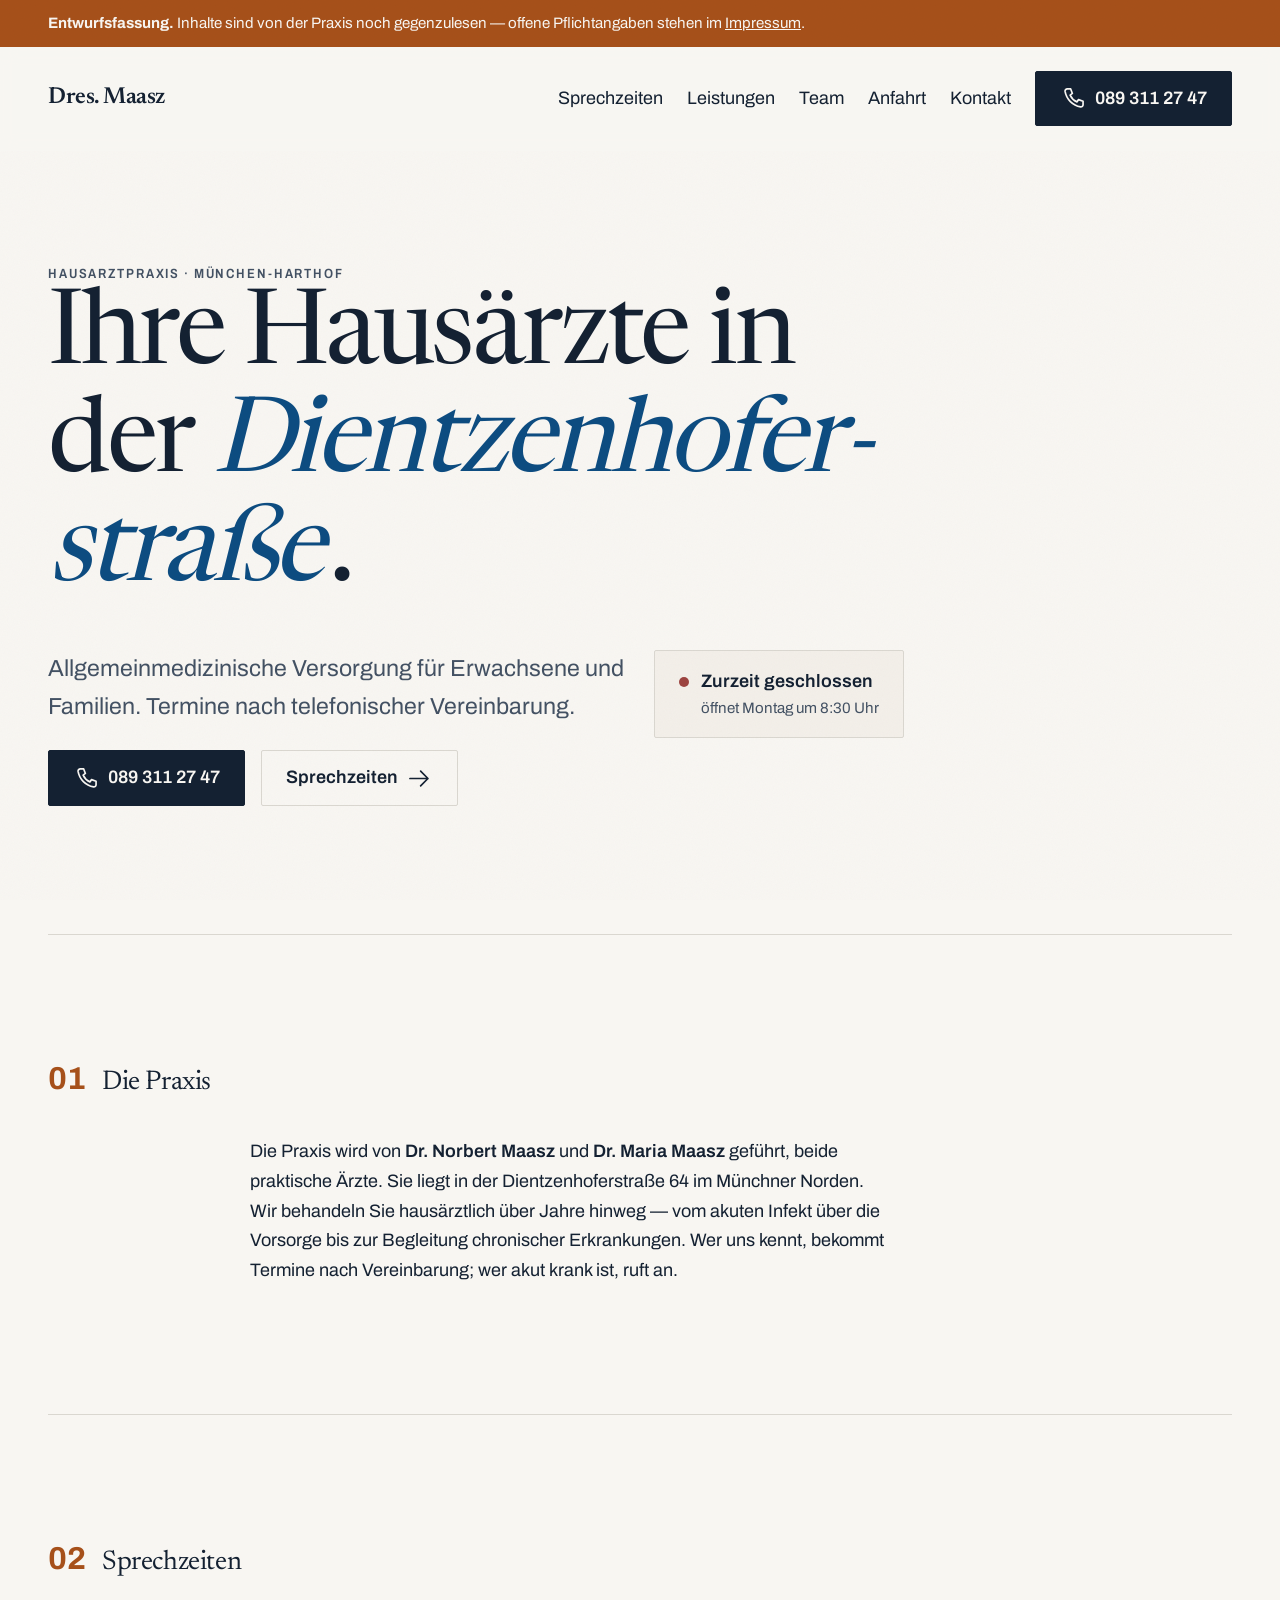
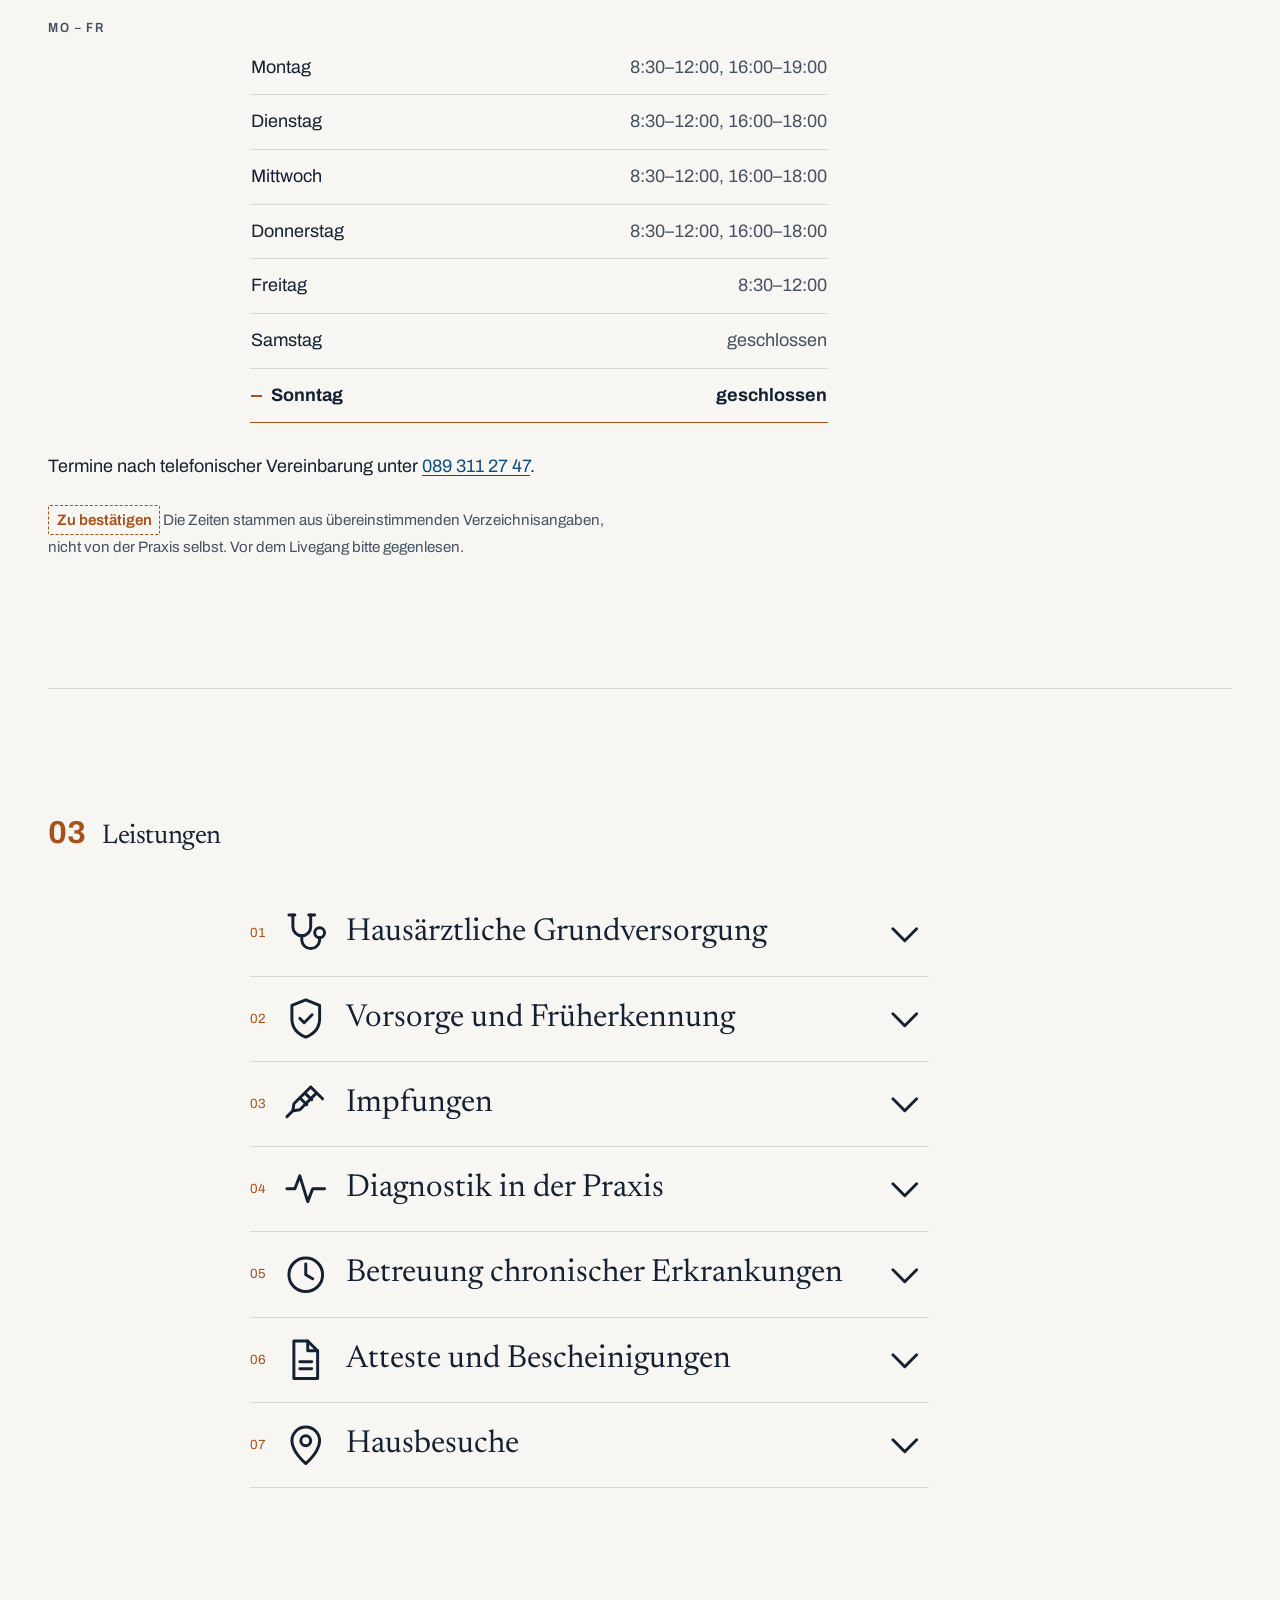
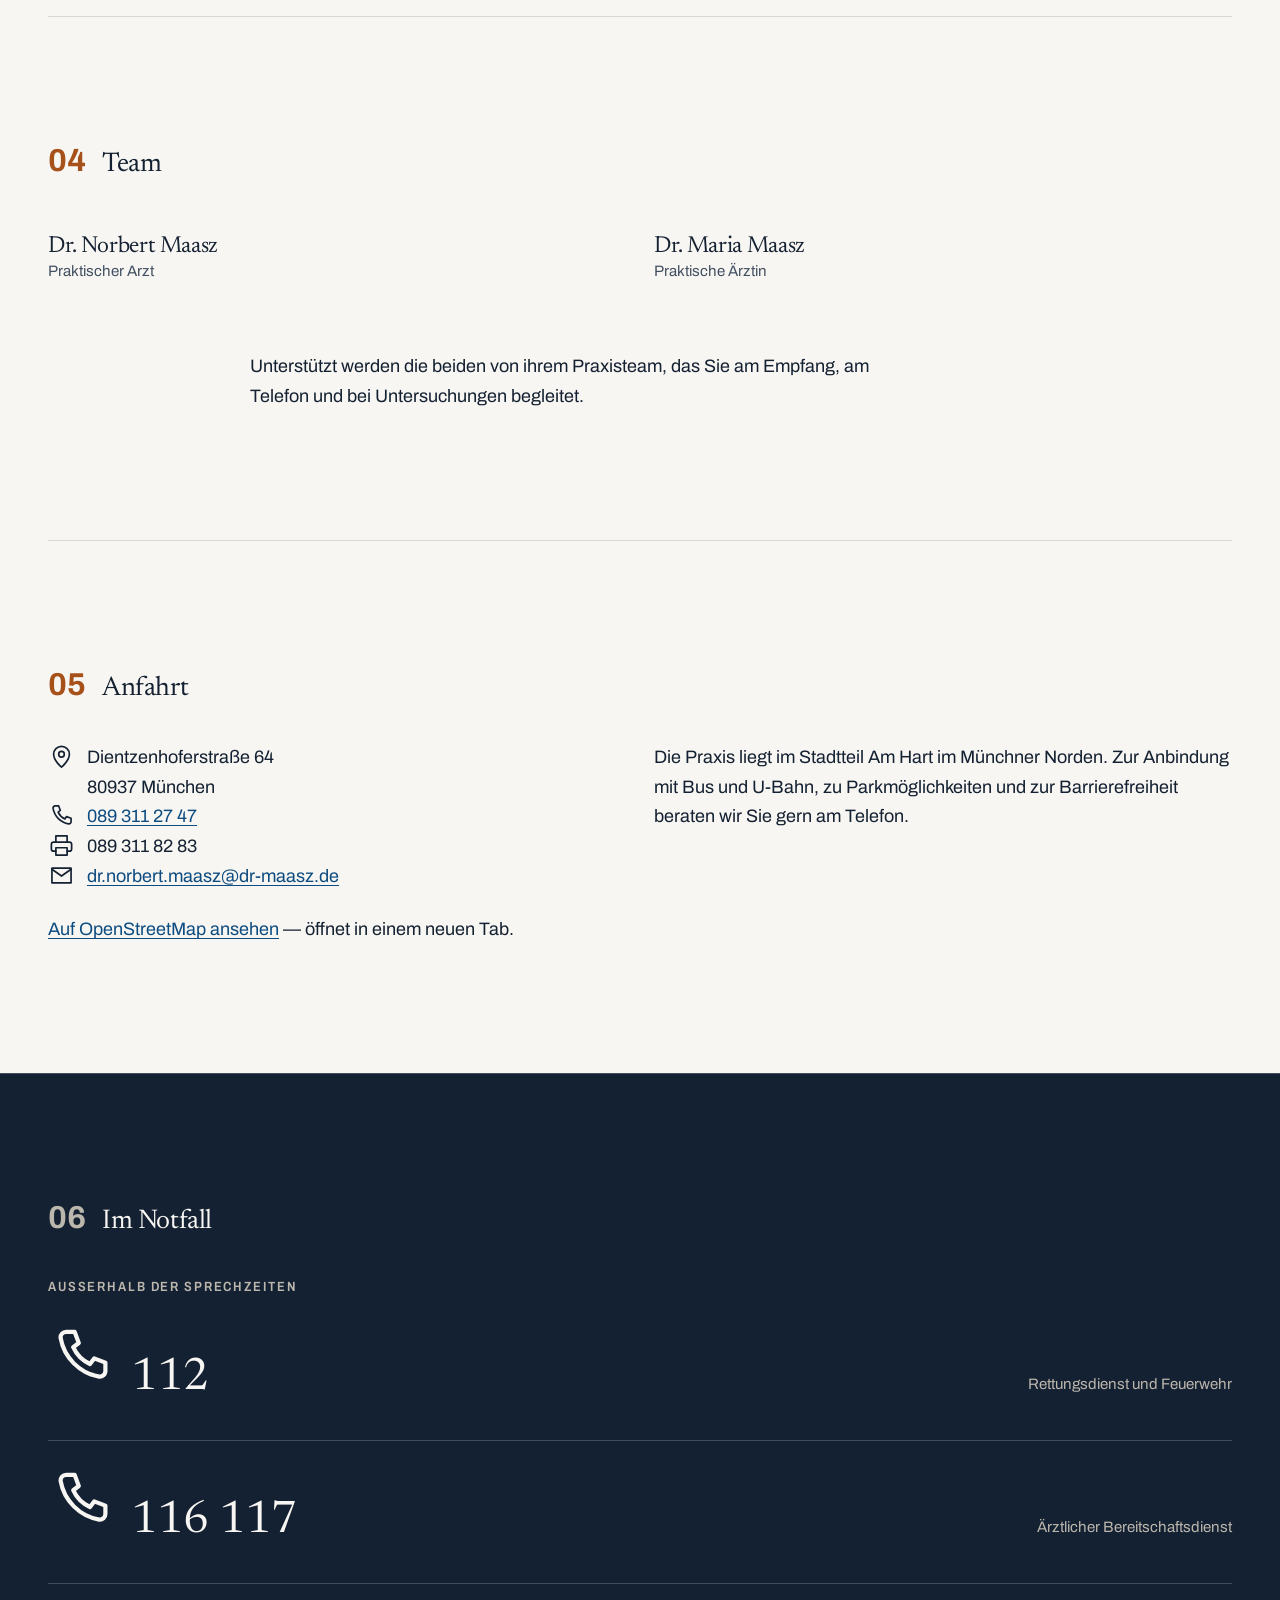
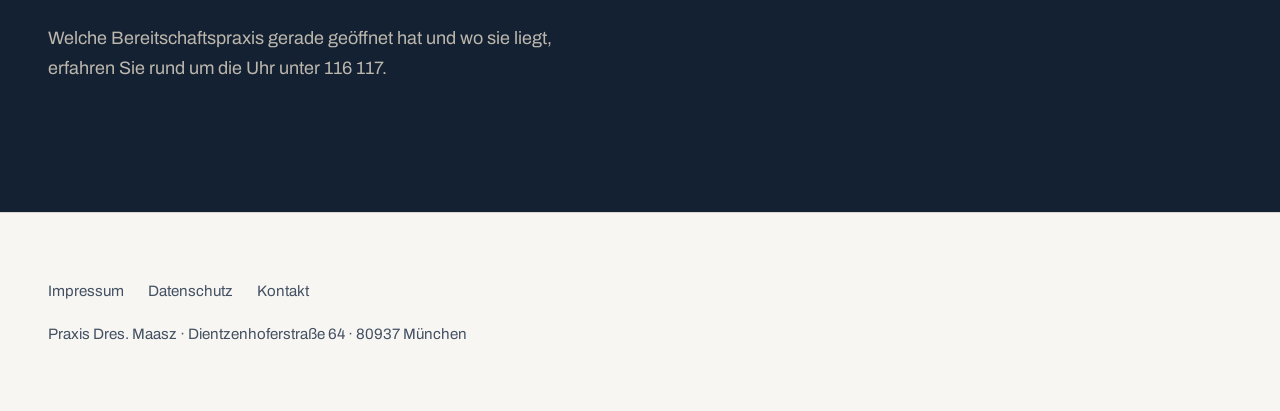
==== commit c436da7f: "Startseite inhaltlich gefüllt, Platzhalterkästen entfernt Die Seite war technisch fertig, sah aber d" ====
--- a/index.html
+++ b/index.html
@@ -125,9 +125,9 @@
 
 <div class="draft">
   <div class="shell draft__inner">
-    <strong>Entwurf, nicht veröffentlichen.</strong> Leistungen, Teamangaben, Sprechzeiten
-    und die Rechtstexte sind noch nicht von der Praxis bestätigt.
-    Alle offenen Stellen sind im Text markiert.
+    <strong>Entwurfsfassung.</strong> Inhalte sind von der Praxis noch
+    gegenzulesen — offene Pflichtangaben stehen im <a href="impressum.html"
+    style="color:inherit">Impressum</a>.
   </div>
 </div>
 
@@ -182,12 +182,10 @@
         <p>Die Praxis wird von <strong>Dr. Norbert Maasz</strong> und
         <strong>Dr. Maria Maasz</strong> geführt, beide praktische Ärzte.
         Sie liegt in der Dientzenhoferstraße 64 im Münchner Norden.</p>
-        <p class="todo-block" style="margin-top:var(--space-m)">
-          <span class="todo">Offen</span>
-          Beschreibungstext der Praxis. Wird aus den bestehenden Seiten
-          übernommen, sobald sie vorliegen — hier steht bewusst nichts
-          Erfundenes.
-        </p>
+        <p>Wir behandeln Sie hausärztlich über Jahre hinweg — vom akuten
+        Infekt über die Vorsorge bis zur Begleitung chronischer Erkrankungen.
+        Wer uns kennt, bekommt Termine nach Vereinbarung; wer akut krank ist,
+        ruft an.</p>
       </div>
     </div>
   </section>
@@ -196,7 +194,7 @@
     <div class="chapter"><span class="chapter__num">02</span><h2>Sprechzeiten</h2></div>
     <div class="grid">
       <div class="col-aside">
-        <p class="label">Stand offen</p>
+        <p class="label">Mo&nbsp;–&nbsp;Fr</p>
       </div>
       <div class="col-half reveal">
         <table class="hours" data-hours style="margin-top:var(--space-m)">
@@ -228,37 +226,68 @@
     <div class="chapter"><span class="chapter__num">03</span><h2>Leistungen</h2></div>
     <div class="grid">
       <div class="col-text">
-        <p class="todo-block reveal" style="margin-bottom:var(--space-l)">
-          <span class="todo">Offen</span>
-          Die Leistungsliste wird unverändert aus den bestehenden Seiten
-          übernommen. Untenstehend nur die Darstellungsform.
-        </p>
         <details class="service">
           <summary class="service__summary">
             <span class="service__num">01</span>
             <svg class="icon" aria-hidden="true"><use href="#i-stethoscope"></use></svg>
-            Leistung folgt
-            <svg class="icon service__chevron" aria-hidden="true"><use href="#i-chevron"></use></svg>
-          </summary>
-          <div class="service__body"><p>Beschreibung folgt aus den Praxisunterlagen.</p></div>
+            Hausärztliche Grundversorgung
+            <svg class="icon service__chevron" aria-hidden="true"><use href="#i-chevron"></use></svg>
+          </summary>
+          <div class="service__body"><p>Diagnostik und Behandlung akuter Beschwerden sowie die laufende Betreuung chronischer Erkrankungen.</p></div>
         </details>
         <details class="service">
           <summary class="service__summary">
             <span class="service__num">02</span>
             <svg class="icon" aria-hidden="true"><use href="#i-shield"></use></svg>
-            Leistung folgt
-            <svg class="icon service__chevron" aria-hidden="true"><use href="#i-chevron"></use></svg>
-          </summary>
-          <div class="service__body"><p>Beschreibung folgt aus den Praxisunterlagen.</p></div>
+            Vorsorge und Früherkennung
+            <svg class="icon service__chevron" aria-hidden="true"><use href="#i-chevron"></use></svg>
+          </summary>
+          <div class="service__body"><p>Gesundheitsuntersuchung (Check-up), Krebsfrüherkennung und Hautkrebs-Screening im vorgesehenen Turnus.</p></div>
         </details>
         <details class="service">
           <summary class="service__summary">
             <span class="service__num">03</span>
+            <svg class="icon" aria-hidden="true"><use href="#i-syringe"></use></svg>
+            Impfungen
+            <svg class="icon service__chevron" aria-hidden="true"><use href="#i-chevron"></use></svg>
+          </summary>
+          <div class="service__body"><p>Schutzimpfungen und Auffrischungen nach den Empfehlungen der Ständigen Impfkommission, dazu Reiseimpfungen.</p></div>
+        </details>
+        <details class="service">
+          <summary class="service__summary">
+            <span class="service__num">04</span>
             <svg class="icon" aria-hidden="true"><use href="#i-pulse"></use></svg>
-            Leistung folgt
-            <svg class="icon service__chevron" aria-hidden="true"><use href="#i-chevron"></use></svg>
-          </summary>
-          <div class="service__body"><p>Beschreibung folgt aus den Praxisunterlagen.</p></div>
+            Diagnostik in der Praxis
+            <svg class="icon service__chevron" aria-hidden="true"><use href="#i-chevron"></use></svg>
+          </summary>
+          <div class="service__body"><p>EKG, Langzeit-EKG und Langzeit-Blutdruckmessung, Lungenfunktion sowie Laboruntersuchungen.</p></div>
+        </details>
+        <details class="service">
+          <summary class="service__summary">
+            <span class="service__num">05</span>
+            <svg class="icon" aria-hidden="true"><use href="#i-clock"></use></svg>
+            Betreuung chronischer Erkrankungen
+            <svg class="icon service__chevron" aria-hidden="true"><use href="#i-chevron"></use></svg>
+          </summary>
+          <div class="service__body"><p>Strukturierte Behandlungsprogramme bei Diabetes, Bluthochdruck, Asthma, COPD und koronarer Herzkrankheit.</p></div>
+        </details>
+        <details class="service">
+          <summary class="service__summary">
+            <span class="service__num">06</span>
+            <svg class="icon" aria-hidden="true"><use href="#i-document"></use></svg>
+            Atteste und Bescheinigungen
+            <svg class="icon service__chevron" aria-hidden="true"><use href="#i-chevron"></use></svg>
+          </summary>
+          <div class="service__body"><p>Unter anderem für Erwerbsminderungsrente, das Wohnungsamt und die Beantragung von Pflegegeld.</p></div>
+        </details>
+        <details class="service">
+          <summary class="service__summary">
+            <span class="service__num">07</span>
+            <svg class="icon" aria-hidden="true"><use href="#i-pin"></use></svg>
+            Hausbesuche
+            <svg class="icon service__chevron" aria-hidden="true"><use href="#i-chevron"></use></svg>
+          </summary>
+          <div class="service__body"><p>Für Patientinnen und Patienten, die die Praxis nicht selbst aufsuchen können.</p></div>
         </details>
       </div>
     </div>
@@ -280,14 +309,8 @@
         </article>
       </div>
       <div class="col-text" style="margin-top:var(--space-l)">
-        <p class="todo-block">
-          <span class="todo">Offen</span>
-          Portraitfotos, die genaue Form der Doktorgrade und das
-          Praxispersonal. Der in Verzeichnissen geführte Zusatz
-          „Dr. (IM Temeschburg)" wird erst übernommen, wenn die Praxis ihn
-          bestätigt — ausländische Grade müssen exakt in der zulässigen Form
-          stehen.
-        </p>
+        <p class="prose">Unterstützt werden die beiden von ihrem Praxisteam,
+        das Sie am Empfang, am Telefon und bei Untersuchungen begleitet.</p>
       </div>
     </div>
   </section>
@@ -323,11 +346,9 @@
         </p>
       </div>
       <div class="col-half reveal">
-        <p class="todo-block">
-          <span class="todo">Offen</span>
-          Anbindung mit Bus und U-Bahn, Parkmöglichkeiten und Barrierefreiheit
-          (Aufzug, Stufen, Rollstuhlzugang). Gerade Letzteres sollte drinstehen.
-        </p>
+        <p class="prose">Die Praxis liegt im Stadtteil Am Hart im Münchner
+        Norden. Zur Anbindung mit Bus und U-Bahn, zu Parkmöglichkeiten und zur
+        Barrierefreiheit beraten wir Sie gern am Telefon.</p>
       </div>
     </div>
   </section>
@@ -343,9 +364,9 @@
       <svg class="icon" aria-hidden="true"><use href="#i-phone"></use></svg>112<span>Rettungsdienst und Feuerwehr</span></a>
     <a class="emergency__number" href="tel:116117">
       <svg class="icon" aria-hidden="true"><use href="#i-phone"></use></svg>116 117<span>Ärztlicher Bereitschaftsdienst</span></a>
-    <p class="todo-block" style="margin-top:var(--space-l);color:var(--alert-fg-soft);border-color:var(--alert-fg-soft)">
-      <span class="todo" style="color:var(--alert-fg-soft);border-color:var(--alert-fg-soft)">Offen</span>
-      Welche Bereitschaftspraxen die Praxis nennt, mit Adresse und Zeiten.
+    <p style="margin-top:var(--space-l);max-width:54ch;color:var(--alert-fg-soft)">
+      Welche Bereitschaftspraxis gerade geöffnet hat und wo sie liegt, erfahren
+      Sie rund um die Uhr unter 116&nbsp;117.
     </p>
   </div>
 </section>
